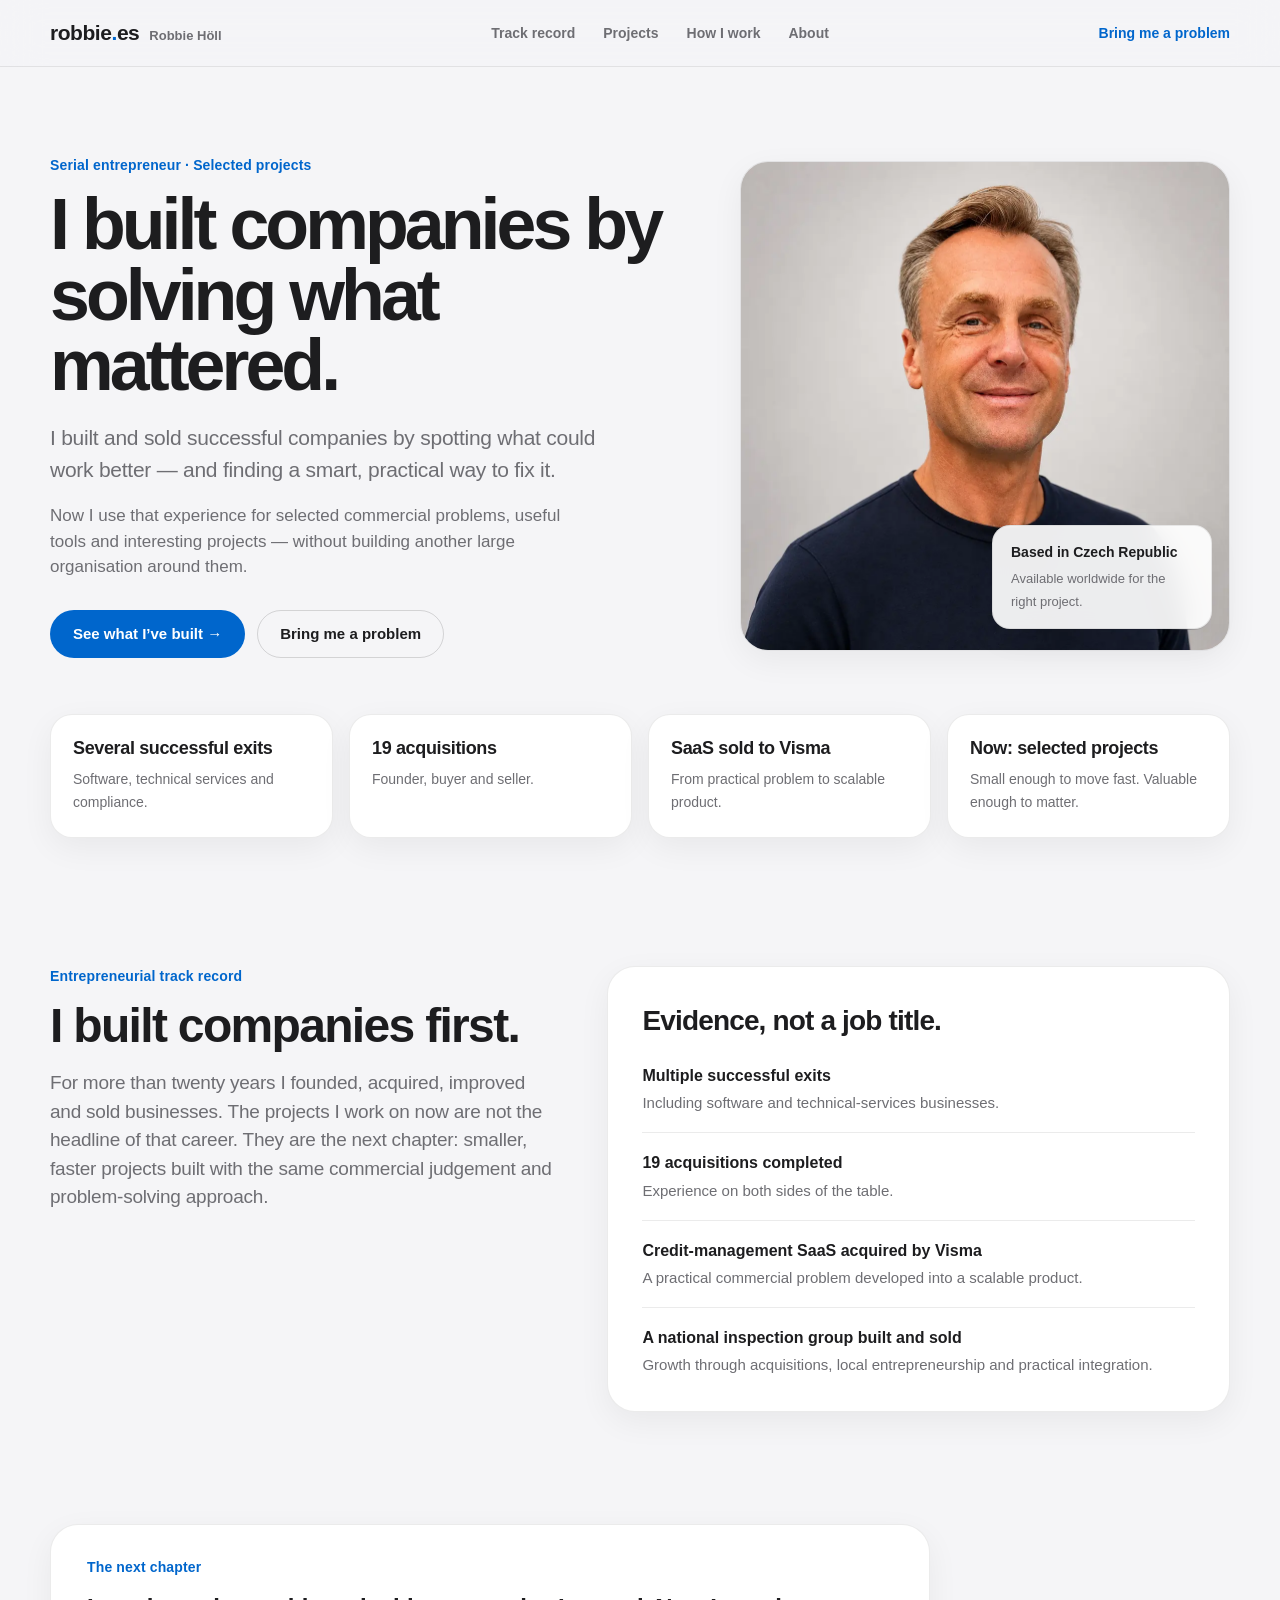
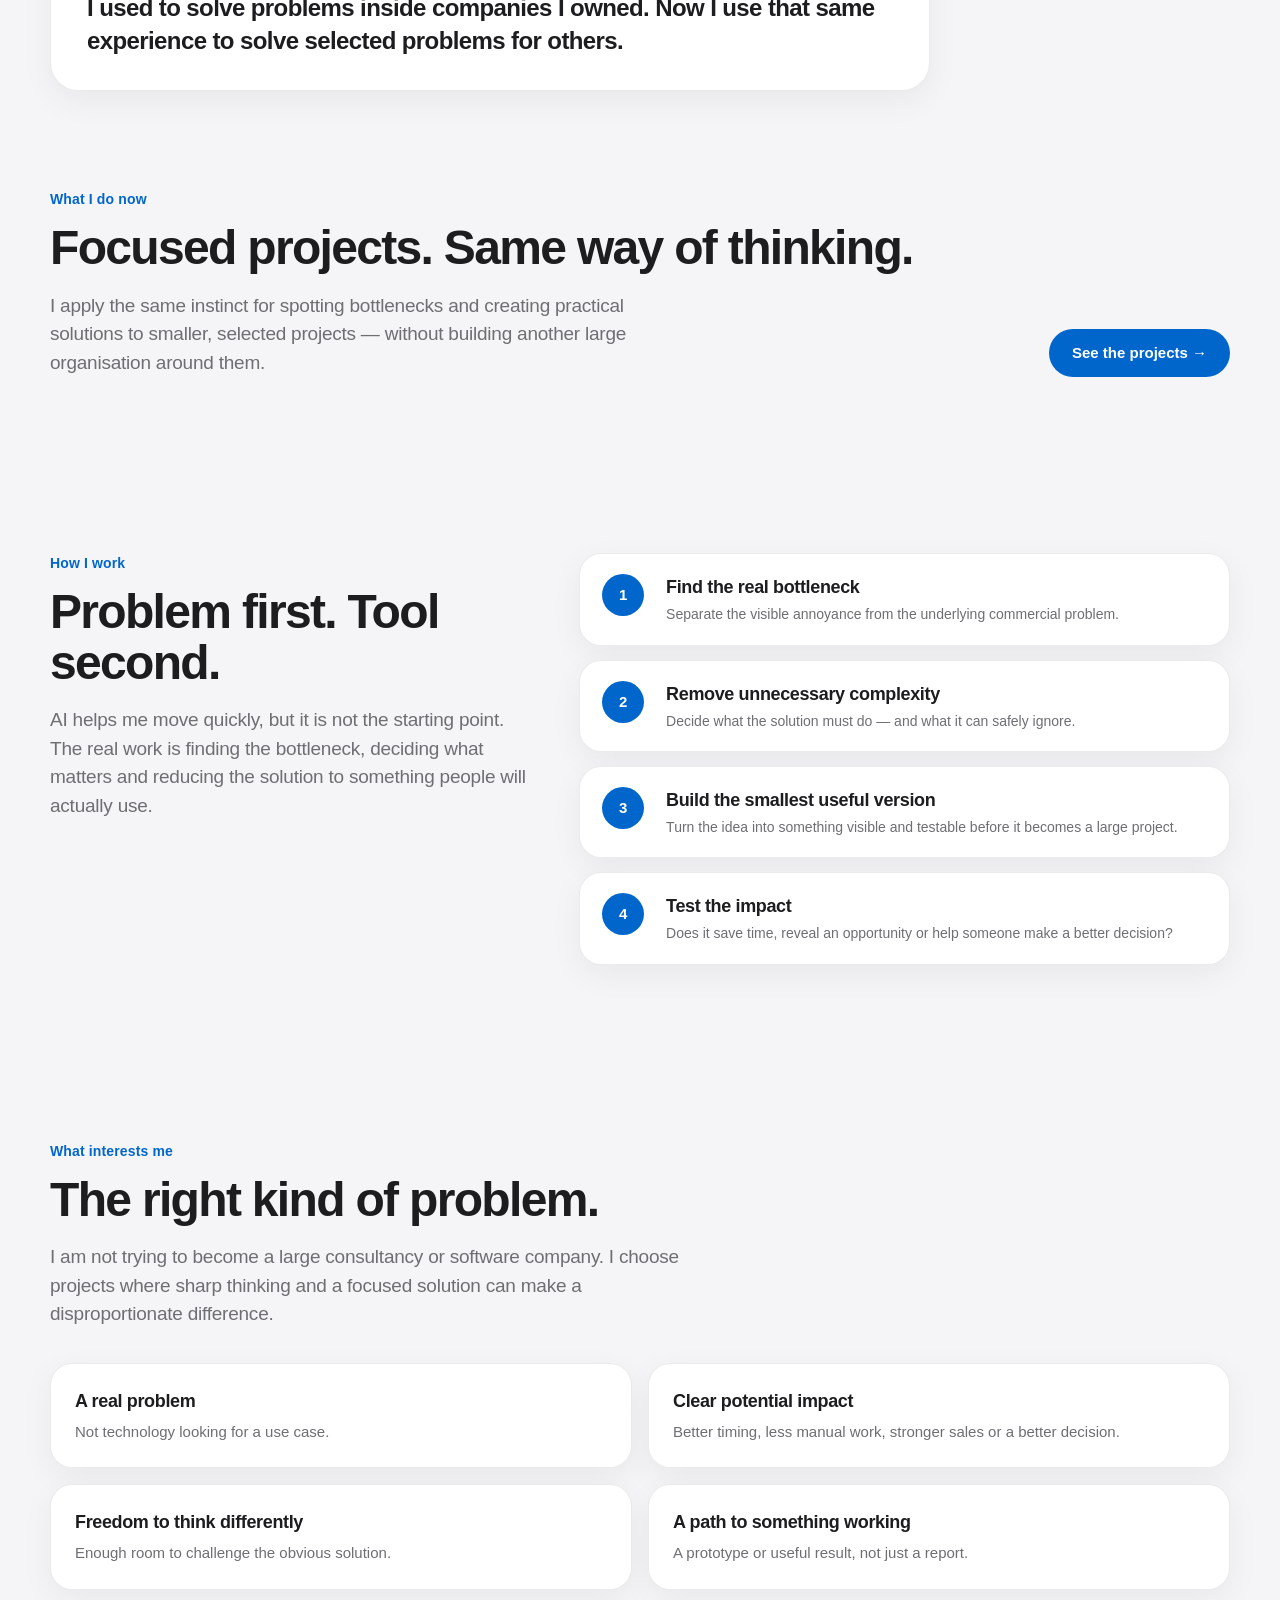
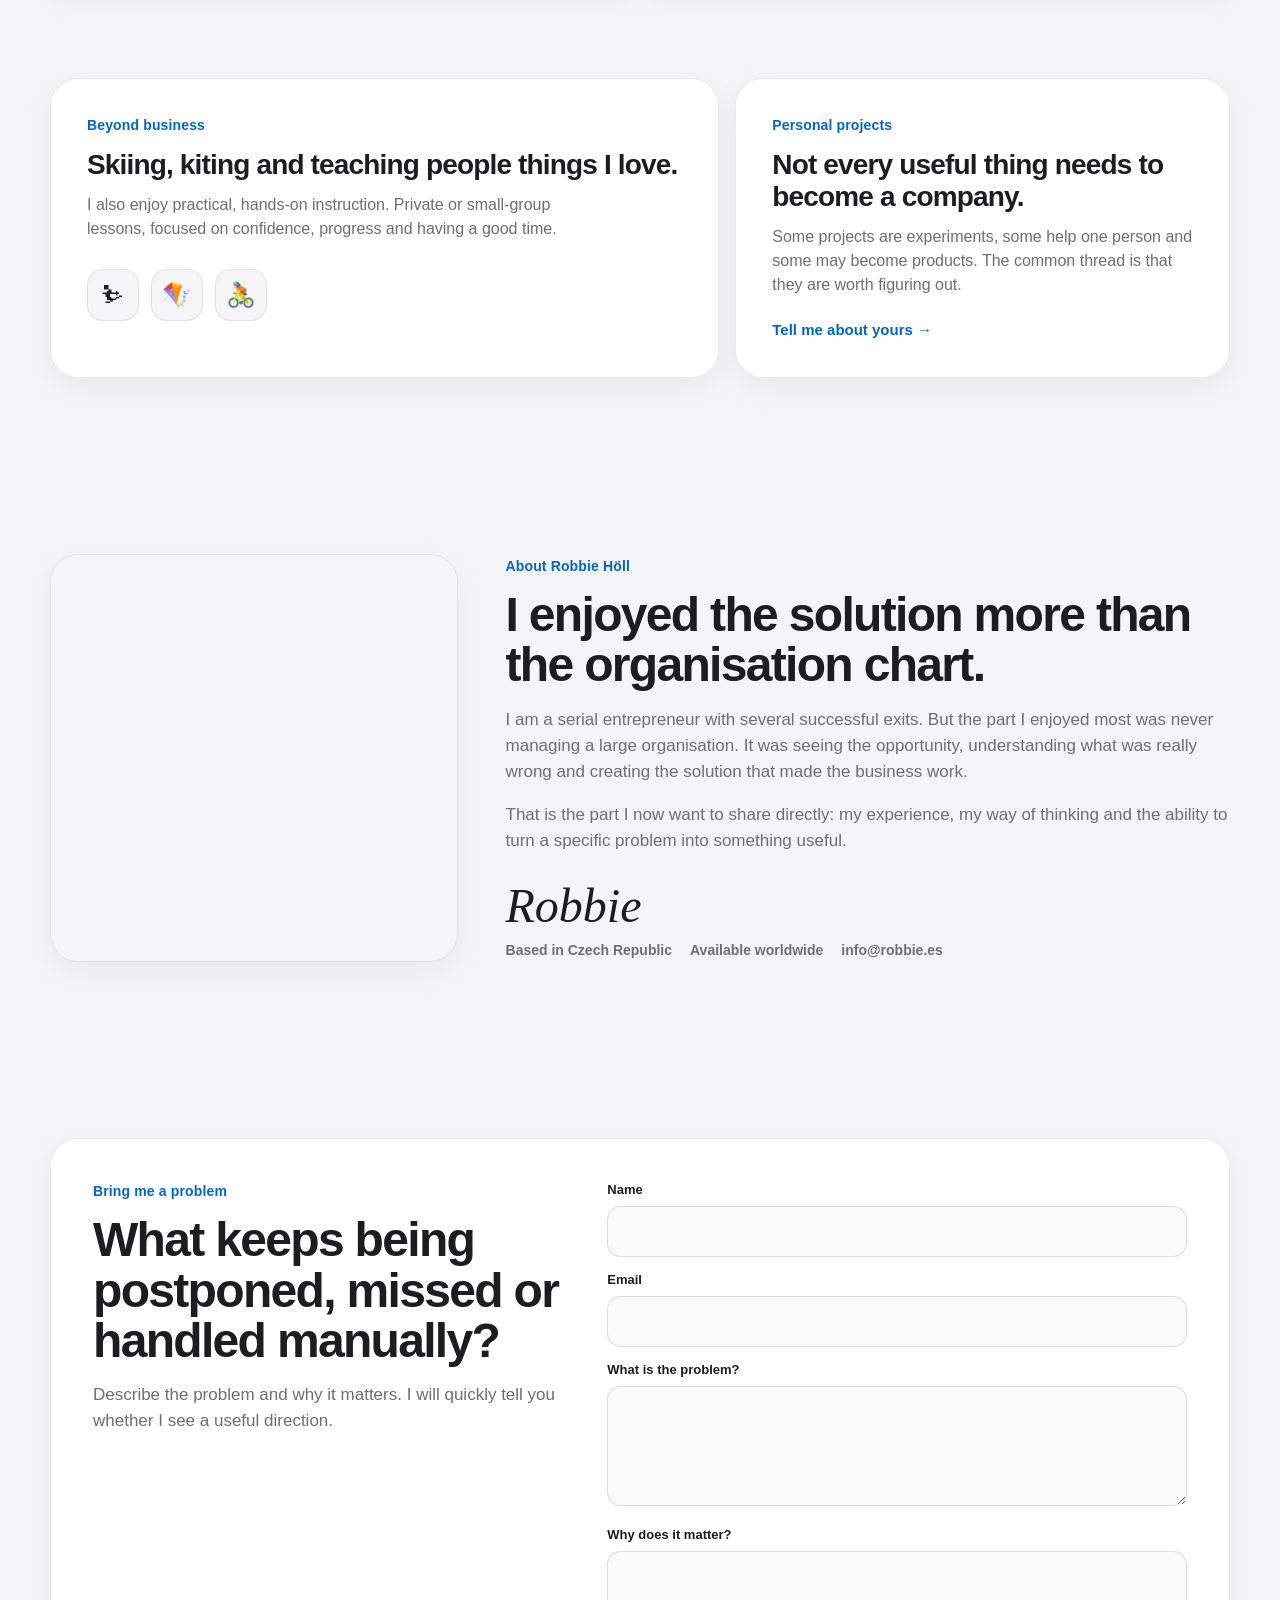
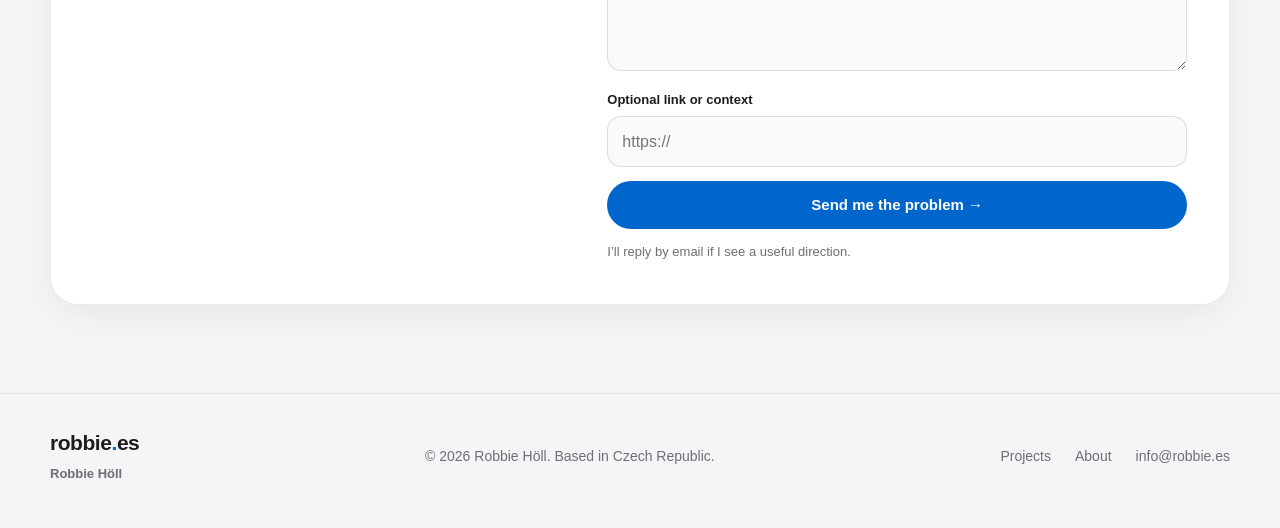
==== index.html @ 1275e002 "Stabilize the homepage against mixed browser caches. Lock the good Apple-style HTML, harden the hero" ====
<!doctype html>
<html lang="en">
<head>
  <meta charset="utf-8">
  <meta name="viewport" content="width=device-width, initial-scale=1">
  <meta name="description" content="Robbie Höll — successful serial entrepreneur, practical problem solver and builder of focused commercial tools.">
  <meta http-equiv="Cache-Control" content="no-cache, no-store, must-revalidate">
  <title>Robbie Höll — Problems worth solving</title>
  <link rel="stylesheet" href="css/home.css?v=20260730g">
  <link rel="icon" href="favicon.svg" type="image/svg+xml">
  <link rel="preload" as="image" href="assets/robbie-portrait-980.webp" type="image/webp">
</head>
<body>

<header>
  <div class="container nav">
    <div class="brand-wrap">
      <a class="brand" href="index.html">robbie<span>.</span>es</a>
      <span class="full-name">Robbie Höll</span>
    </div>
    <nav class="nav-links" id="navLinks">
      <a href="#track-record">Track record</a>
      <a href="projects.html">Projects</a>
      <a href="#process">How I work</a>
      <a href="#about">About</a>
    </nav>
    <a class="nav-cta" href="#contact">Bring me a problem</a>
    <button class="menu-btn" aria-label="Open menu" onclick="toggleMenu()">☰</button>
  </div>
</header>

<main>
  <section class="home-hero">
    <div class="container home-hero-grid">
      <div>
        <div class="eyebrow">Serial entrepreneur · Selected projects</div>
        <h1>I built companies by solving what mattered.</h1>
        <p class="lead">I built and sold successful companies by spotting what could work better — and finding a smart, practical way to fix it.</p>
        <p class="note">Now I use that experience for selected commercial problems, useful tools and interesting projects — without building another large organisation around them.</p>
        <div class="hero-actions">
          <a class="btn btn-primary" href="projects.html">See what I’ve built →</a>
          <a class="btn btn-secondary" href="#contact">Bring me a problem</a>
        </div>
      </div>
      <div class="portrait-wrap">
        <picture>
          <source
            type="image/webp"
            srcset="assets/robbie-portrait-640.webp 640w, assets/robbie-portrait-980.webp 980w, assets/robbie-portrait.webp 1254w"
            sizes="(max-width: 650px) 92vw, 490px">
          <img
            class="hero-photo"
            src="assets/robbie-portrait.jpg"
            width="490"
            height="490"
            alt="Robbie Höll"
            fetchpriority="high"
            decoding="async">
        </picture>
        <div class="floating-note">
          <strong>Based in Czech Republic</strong>
          <span>Available worldwide for the right project.</span>
        </div>
      </div>
    </div>
  </section>

  <div class="proof">
    <div class="container proof-grid">
      <div class="proof-item">
        <strong>Several successful exits</strong>
        <span>Software, technical services and compliance.</span>
      </div>
      <div class="proof-item">
        <strong>19 acquisitions</strong>
        <span>Founder, buyer and seller.</span>
      </div>
      <div class="proof-item">
        <strong>SaaS sold to Visma</strong>
        <span>From practical problem to scalable product.</span>
      </div>
      <div class="proof-item">
        <strong>Now: selected projects</strong>
        <span>Small enough to move fast. Valuable enough to matter.</span>
      </div>
    </div>
  </div>

  <section class="section" id="track-record">
    <div class="container track-grid">
      <div>
        <div class="kicker">Entrepreneurial track record</div>
        <h2>I built companies first.</h2>
        <p class="section-intro">For more than twenty years I founded, acquired, improved and sold businesses. The projects I work on now are not the headline of that career. They are the next chapter: smaller, faster projects built with the same commercial judgement and problem-solving approach.</p>
      </div>
      <div class="panel">
        <h3>Evidence, not a job title.</h3>
        <div class="track-list">
          <div class="track-row">
            <strong>Multiple successful exits</strong>
            <span>Including software and technical-services businesses.</span>
          </div>
          <div class="track-row">
            <strong>19 acquisitions completed</strong>
            <span>Experience on both sides of the table.</span>
          </div>
          <div class="track-row">
            <strong>Credit-management SaaS acquired by Visma</strong>
            <span>A practical commercial problem developed into a scalable product.</span>
          </div>
          <div class="track-row">
            <strong>A national inspection group built and sold</strong>
            <span>Growth through acquisitions, local entrepreneurship and practical integration.</span>
          </div>
        </div>
      </div>
    </div>
  </section>

  <section class="quote-band">
    <div class="container">
      <div class="quote-card">
        <div class="kicker">The next chapter</div>
        <p>I used to solve problems inside companies I owned. Now I use that same experience to solve selected problems for others.</p>
      </div>
    </div>
  </section>

  <section class="section">
    <div class="container">
      <div class="teaser-row">
        <div>
          <div class="kicker">What I do now</div>
          <h2>Focused projects. Same way of thinking.</h2>
          <p class="section-intro">I apply the same instinct for spotting bottlenecks and creating practical solutions to smaller, selected projects — without building another large organisation around them.</p>
        </div>
        <a class="btn btn-primary" href="projects.html">See the projects →</a>
      </div>
    </div>
  </section>

  <section class="section" id="process">
    <div class="container process-grid">
      <div>
        <div class="kicker">How I work</div>
        <h2>Problem first. Tool second.</h2>
        <p class="section-intro">AI helps me move quickly, but it is not the starting point. The real work is finding the bottleneck, deciding what matters and reducing the solution to something people will actually use.</p>
      </div>
      <div class="steps">
        <div class="step">
          <div class="step-num">1</div>
          <div>
            <h3>Find the real bottleneck</h3>
            <p>Separate the visible annoyance from the underlying commercial problem.</p>
          </div>
        </div>
        <div class="step">
          <div class="step-num">2</div>
          <div>
            <h3>Remove unnecessary complexity</h3>
            <p>Decide what the solution must do — and what it can safely ignore.</p>
          </div>
        </div>
        <div class="step">
          <div class="step-num">3</div>
          <div>
            <h3>Build the smallest useful version</h3>
            <p>Turn the idea into something visible and testable before it becomes a large project.</p>
          </div>
        </div>
        <div class="step">
          <div class="step-num">4</div>
          <div>
            <h3>Test the impact</h3>
            <p>Does it save time, reveal an opportunity or help someone make a better decision?</p>
          </div>
        </div>
      </div>
    </div>
  </section>

  <section class="section">
    <div class="container">
      <div class="kicker">What interests me</div>
      <h2>The right kind of problem.</h2>
      <p class="section-intro">I am not trying to become a large consultancy or software company. I choose projects where sharp thinking and a focused solution can make a disproportionate difference.</p>
      <div class="criteria">
        <div class="criterion">
          <strong>A real problem</strong>
          <span>Not technology looking for a use case.</span>
        </div>
        <div class="criterion">
          <strong>Clear potential impact</strong>
          <span>Better timing, less manual work, stronger sales or a better decision.</span>
        </div>
        <div class="criterion">
          <strong>Freedom to think differently</strong>
          <span>Enough room to challenge the obvious solution.</span>
        </div>
        <div class="criterion">
          <strong>A path to something working</strong>
          <span>A prototype or useful result, not just a report.</span>
        </div>
      </div>
    </div>
  </section>

  <section class="section" style="padding-top:0">
    <div class="container beyond">
      <div class="beyond-card">
        <div class="kicker">Beyond business</div>
        <h3>Skiing, kiting and teaching people things I love.</h3>
        <p>I also enjoy practical, hands-on instruction. Private or small-group lessons, focused on confidence, progress and having a good time.</p>
        <div class="beyond-icons">
          <div class="beyond-icon">⛷</div>
          <div class="beyond-icon">🪁</div>
          <div class="beyond-icon">🚴</div>
        </div>
      </div>
      <div class="beyond-card">
        <div class="kicker">Personal projects</div>
        <h3>Not every useful thing needs to become a company.</h3>
        <p>Some projects are experiments, some help one person and some may become products. The common thread is that they are worth figuring out.</p>
        <a class="link" href="#contact">Tell me about yours →</a>
      </div>
    </div>
  </section>

  <section class="section" id="about">
    <div class="container about-grid">
      <div class="about-photo-wrap">
        <picture>
          <source
            type="image/webp"
            srcset="assets/robbie-portrait-640.webp 640w, assets/robbie-portrait-980.webp 980w, assets/robbie-portrait.webp 1254w"
            sizes="(max-width: 980px) 92vw, 360px">
          <img
            class="about-photo"
            src="assets/robbie-portrait.jpg"
            width="490"
            height="490"
            alt="Robbie Höll"
            loading="lazy"
            decoding="async">
        </picture>
      </div>
      <div class="about-copy">
        <div class="kicker">About Robbie Höll</div>
        <h2>I enjoyed the solution more than the organisation chart.</h2>
        <p>I am a serial entrepreneur with several successful exits. But the part I enjoyed most was never managing a large organisation. It was seeing the opportunity, understanding what was really wrong and creating the solution that made the business work.</p>
        <p>That is the part I now want to share directly: my experience, my way of thinking and the ability to turn a specific problem into something useful.</p>
        <div class="signature">Robbie</div>
        <div class="location">
          <span>Based in Czech Republic</span>
          <span>Available worldwide</span>
          <span>info@robbie.es</span>
        </div>
      </div>
    </div>
  </section>

  <section class="section" id="contact">
    <div class="container">
      <div class="contact-panel">
        <div>
          <div class="kicker">Bring me a problem</div>
          <h2>What keeps being postponed, missed or handled manually?</h2>
          <p>Describe the problem and why it matters. I will quickly tell you whether I see a useful direction.</p>
        </div>
        <form class="form" id="problemForm" action="https://api.web3forms.com/submit" method="POST">
          <input type="hidden" name="access_key" value="f1d5eb19-cb3a-431c-a717-d96910f5c5bf">
          <input type="hidden" name="subject" value="A problem worth solving — robbie.es">
          <input type="checkbox" name="botcheck" class="botcheck" tabindex="-1" autocomplete="off">
          <div>
            <label for="name">Name</label>
            <input id="name" name="name" required>
          </div>
          <div>
            <label for="email">Email</label>
            <input id="email" name="email" type="email" required>
          </div>
          <div>
            <label for="problem">What is the problem?</label>
            <textarea id="problem" name="problem" required></textarea>
          </div>
          <div>
            <label for="impact">Why does it matter?</label>
            <textarea id="impact" name="impact"></textarea>
          </div>
          <div>
            <label for="link">Optional link or context</label>
            <input id="link" name="link" type="text" inputmode="url" placeholder="https://">
          </div>
          <button class="btn btn-primary" type="submit" id="formSubmit">Send me the problem →</button>
          <div class="form-note" id="formStatus">I’ll reply by email if I see a useful direction.</div>
        </form>
      </div>
    </div>
  </section>
</main>

<footer>
  <div class="container footer-grid">
    <div>
      <a class="brand" href="index.html">robbie<span>.</span>es</a>
      <div class="full-name" style="margin-top:7px">Robbie Höll</div>
    </div>
    <span>© 2026 Robbie Höll. Based in Czech Republic.</span>
    <div class="footer-links">
      <a href="projects.html">Projects</a>
      <a href="#about">About</a>
      <a href="mailto:info@robbie.es">info@robbie.es</a>
    </div>
  </div>
</footer>

<script src="js/main.js?v=20260730g" defer></script>
</body>
</html>
---- css/home.css ----
:root{
  --bg:#f5f5f7;
  --surface:#ffffff;
  --text:#1d1d1f;
  --secondary:#6e6e73;
  --blue:#0066cc;
  --line:rgba(0,0,0,.08);
  --shadow:0 10px 32px rgba(0,0,0,.055);
  --radius:28px;
  --font:-apple-system,BlinkMacSystemFont,"SF Pro Display","SF Pro Text","Helvetica Neue",Arial,sans-serif;
}
*{box-sizing:border-box}
html{scroll-behavior:smooth}
body{
  margin:0;
  background:var(--bg);
  color:var(--text);
  font-family:var(--font);
  -webkit-font-smoothing:antialiased;
  line-height:1.45;
}
a{text-decoration:none;color:inherit}
img{max-width:100%;display:block}
button,input,textarea{font:inherit}
.container{width:min(1180px,calc(100% - 48px));margin:0 auto}

header{
  position:sticky;
  top:0;
  z-index:20;
  min-height:66px;
  border-bottom:1px solid var(--line);
  background:rgba(245,245,247,.82);
  backdrop-filter:saturate(180%) blur(20px);
}
.nav{
  min-height:66px;
  display:flex;
  align-items:center;
  justify-content:space-between;
  gap:24px;
}
.brand-wrap{
  display:flex;
  align-items:baseline;
  gap:10px;
  flex-shrink:0;
}
.brand{
  font-size:21px;
  font-weight:730;
  letter-spacing:-.45px;
  color:var(--text);
}
.brand span{color:var(--blue)}
.full-name{
  font-size:13px;
  color:var(--secondary);
  font-weight:600;
}
.nav-links{
  display:flex;
  align-items:center;
  gap:28px;
  font-size:14px;
  font-weight:580;
  color:var(--secondary);
}
.nav-links a:hover,
.nav-links a[aria-current="page"]{color:var(--text)}
.nav-cta{
  color:var(--blue);
  font-size:14px;
  font-weight:650;
  white-space:nowrap;
}
.menu-btn{
  display:none;
  border:0;
  background:transparent;
  font-size:24px;
  cursor:pointer;
  color:var(--text);
  padding:4px;
}

.btn{
  display:inline-flex;
  align-items:center;
  justify-content:center;
  gap:8px;
  min-height:48px;
  padding:0 22px;
  border-radius:980px;
  border:1px solid transparent;
  font-size:15px;
  font-weight:650;
  cursor:pointer;
  transition:opacity .18s ease,background .18s ease,border-color .18s ease;
}
.btn-primary{background:var(--blue);color:#fff}
.btn-primary:hover{opacity:.88}
.btn-primary:disabled{opacity:.55;cursor:wait}
.btn-secondary{
  background:transparent;
  color:var(--text);
  border-color:rgba(0,0,0,.14);
}
.btn-secondary:hover{border-color:rgba(0,0,0,.28)}

.eyebrow,.kicker{
  color:var(--blue);
  font-size:14px;
  font-weight:700;
  letter-spacing:.01em;
  margin-bottom:14px;
}
.section{
  padding:88px 0;
}
.section-intro{
  margin:18px 0 0;
  max-width:640px;
  color:var(--secondary);
  font-size:19px;
  line-height:1.5;
  letter-spacing:-.012em;
}
.section h2,.panel h2{
  margin:0;
  font-size:clamp(34px,4vw,48px);
  line-height:1.05;
  letter-spacing:-.035em;
  font-weight:710;
}
.link{
  color:var(--blue);
  font-weight:650;
  font-size:15px;
}

/* Hero */
.home-hero{
  padding:88px 0 56px;
}
.home-hero-grid{
  display:grid;
  grid-template-columns:minmax(0,1.15fr) minmax(280px,490px);
  gap:64px;
  align-items:center;
}
.home-hero h1{
  margin:0 0 22px;
  font-size:clamp(44px,5.6vw,72px);
  line-height:.98;
  letter-spacing:-.055em;
  font-weight:730;
}
.home-hero .lead{
  margin:0;
  color:var(--secondary);
  font-size:21px;
  line-height:1.5;
  letter-spacing:-.012em;
  max-width:560px;
}
.home-hero .note{
  margin:18px 0 0;
  color:var(--secondary);
  font-size:17px;
  line-height:1.5;
  max-width:540px;
}
.hero-actions{
  display:flex;
  flex-wrap:wrap;
  gap:12px;
  margin-top:30px;
}
.portrait-wrap{
  position:relative;
  width:100%;
  max-width:490px;
  justify-self:end;
}
.portrait-wrap picture,
.about-photo-wrap picture{
  display:block;
  width:100%;
  aspect-ratio:1 / 1;
}
.hero-photo,.about-photo{
  display:block;
  width:100%;
  height:100%;
  aspect-ratio:1 / 1;
  object-fit:cover;
  object-position:center top;
  border-radius:var(--radius);
  box-shadow:var(--shadow);
  border:1px solid var(--line);
}
.about-photo-wrap{
  width:100%;
  max-width:420px;
}
.floating-note{
  position:absolute;
  z-index:2;
  right:18px;
  bottom:22px;
  max-width:220px;
  padding:16px 18px;
  border-radius:18px;
  background:rgba(255,255,255,.92);
  border:1px solid var(--line);
  box-shadow:var(--shadow);
  backdrop-filter:blur(12px);
}
.floating-note strong{
  display:block;
  margin-bottom:4px;
  font-size:14px;
}
.floating-note span{
  color:var(--secondary);
  font-size:13px;
  line-height:1.4;
}


/* Proof */
.proof{
  padding:0 0 40px;
}
.proof-grid{
  display:grid;
  grid-template-columns:repeat(4,minmax(0,1fr));
  gap:16px;
}
.proof-item{
  padding:22px 22px 24px;
  border:1px solid var(--line);
  border-radius:22px;
  background:var(--surface);
  box-shadow:var(--shadow);
}
.proof-item strong{
  display:block;
  font-size:18px;
  letter-spacing:-.02em;
  line-height:1.25;
  margin-bottom:8px;
}
.proof-item span{
  color:var(--secondary);
  font-size:14px;
  line-height:1.45;
}

/* Track record */
.track-grid{
  display:grid;
  grid-template-columns:.9fr 1.1fr;
  gap:48px;
  align-items:start;
}
.panel{
  padding:34px;
  border:1px solid var(--line);
  border-radius:var(--radius);
  background:var(--surface);
  box-shadow:var(--shadow);
}
.panel h3{
  margin:0 0 22px;
  font-size:28px;
  letter-spacing:-.03em;
  font-weight:710;
}
.track-list{display:grid;gap:0}
.track-row{
  padding:18px 0;
  border-bottom:1px solid var(--line);
}
.track-row:first-child{padding-top:0}
.track-row:last-child{border-bottom:0;padding-bottom:0}
.track-row strong{display:block;margin-bottom:4px}
.track-row span{color:var(--secondary);font-size:15px;line-height:1.45}

.quote-band{padding:24px 0 10px}
.quote-card{
  max-width:880px;
  padding:32px 36px;
  border:1px solid var(--line);
  border-radius:var(--radius);
  background:var(--surface);
  box-shadow:var(--shadow);
}
.quote-card p{
  margin:0;
  font-size:24px;
  line-height:1.4;
  letter-spacing:-.025em;
  font-weight:650;
}

.teaser-row{
  display:flex;
  align-items:end;
  justify-content:space-between;
  gap:28px;
}

/* Process */
.process-grid{
  display:grid;
  grid-template-columns:.85fr 1.15fr;
  gap:48px;
  align-items:start;
}
.steps{display:grid;gap:14px}
.step{
  display:grid;
  grid-template-columns:48px 1fr;
  gap:16px;
  padding:20px 22px;
  border:1px solid var(--line);
  border-radius:22px;
  background:var(--surface);
  box-shadow:var(--shadow);
}
.step-num{
  width:42px;
  height:42px;
  border-radius:50%;
  display:grid;
  place-items:center;
  background:var(--blue);
  color:#fff;
  font-weight:700;
  font-size:15px;
}
.step h3{margin:0 0 4px;font-size:18px;letter-spacing:-.02em}
.step p{margin:0;color:var(--secondary);font-size:14px;line-height:1.45}

/* Criteria */
.criteria{
  display:grid;
  grid-template-columns:repeat(2,minmax(0,1fr));
  gap:16px;
  margin-top:34px;
}
.criterion{
  padding:24px;
  border:1px solid var(--line);
  border-radius:22px;
  background:var(--surface);
  box-shadow:var(--shadow);
}
.criterion strong{display:block;margin-bottom:6px;font-size:18px;letter-spacing:-.02em}
.criterion span{color:var(--secondary);font-size:15px;line-height:1.45}

/* Beyond */
.beyond{
  display:grid;
  grid-template-columns:1.15fr .85fr;
  gap:16px;
}
.beyond-card{
  padding:36px;
  min-height:280px;
  border:1px solid var(--line);
  border-radius:var(--radius);
  background:var(--surface);
  box-shadow:var(--shadow);
}
.beyond-card h3{
  margin:0 0 12px;
  font-size:28px;
  letter-spacing:-.03em;
  font-weight:710;
  line-height:1.15;
}
.beyond-card p{
  margin:0;
  color:var(--secondary);
  font-size:16px;
  line-height:1.5;
  max-width:480px;
}
.beyond-icons{display:flex;gap:12px;margin-top:28px}
.beyond-icon{
  width:52px;
  height:52px;
  border-radius:16px;
  display:grid;
  place-items:center;
  font-size:24px;
  background:var(--bg);
  border:1px solid var(--line);
}
.beyond-card .link{display:inline-block;margin-top:22px}

/* About */
.about-grid{
  display:grid;
  grid-template-columns:.72fr 1.28fr;
  gap:48px;
  align-items:center;
}
.about-copy p{
  margin:16px 0 0;
  color:var(--secondary);
  font-size:17px;
  line-height:1.55;
}
.signature{
  margin:28px 0 10px;
  font:italic 48px/1 "Brush Script MT","Segoe Script",cursive;
  color:var(--text);
}
.location{
  display:flex;
  flex-wrap:wrap;
  gap:18px;
  color:var(--secondary);
  font-size:14px;
  font-weight:600;
}

/* Contact */
.contact-panel{
  display:grid;
  grid-template-columns:.9fr 1.1fr;
  gap:40px;
  padding:42px;
  border:1px solid var(--line);
  border-radius:var(--radius);
  background:var(--surface);
  box-shadow:var(--shadow);
}
.contact-panel p{
  margin:16px 0 0;
  color:var(--secondary);
  font-size:17px;
  line-height:1.5;
}
.form{display:grid;gap:14px}
.form label{
  display:block;
  margin-bottom:6px;
  font-size:13px;
  font-weight:650;
}
.form input,
.form textarea{
  width:100%;
  border:1px solid rgba(0,0,0,.12);
  border-radius:14px;
  background:#fafafa;
  padding:13px 14px;
  color:var(--text);
  outline:none;
}
.form input:focus,
.form textarea:focus{
  border-color:var(--blue);
  background:#fff;
  box-shadow:0 0 0 3px rgba(0,102,204,.12);
}
.form textarea{min-height:120px;resize:vertical}
.form-note{font-size:13px;color:var(--secondary)}
.form-status.is-success{color:#248a3d;font-weight:650}
.form-status.is-error{color:#d70015;font-weight:650}
.botcheck{
  display:none!important;
  position:absolute;
  left:-9999px;
  opacity:0;
  pointer-events:none;
}

footer{
  border-top:1px solid var(--line);
  padding:34px 0 44px;
}
.footer-grid{
  display:flex;
  justify-content:space-between;
  align-items:center;
  gap:24px;
  color:var(--secondary);
  font-size:14px;
}
.footer-links{display:flex;gap:24px}
.footer-links a:hover{color:var(--text)}

@media(max-width:980px){
  .nav-links{
    display:none;
    position:absolute;
    top:66px;
    left:0;
    right:0;
    background:rgba(255,255,255,.96);
    padding:20px 24px;
    flex-direction:column;
    align-items:flex-start;
    gap:16px;
    border-bottom:1px solid var(--line);
  }
  .nav-links.open{display:flex}
  .menu-btn{display:block}
  .nav-cta{display:none}
  .home-hero-grid,
  .track-grid,
  .process-grid,
  .about-grid,
  .contact-panel,
  .beyond{grid-template-columns:1fr}
  .portrait-wrap{justify-self:center;width:min(100%,490px)}
  .proof-grid{grid-template-columns:1fr 1fr}
  .teaser-row{flex-direction:column;align-items:flex-start}
  .floating-note{right:12px;bottom:12px}
}
@media(max-width:650px){
  .container{width:min(100% - 28px,1180px)}
  .home-hero{padding-top:56px}
  .home-hero .lead{font-size:18px}
  .proof-grid,.criteria{grid-template-columns:1fr}
  .section{padding:64px 0}
  .contact-panel{padding:28px}
  .quote-card{padding:26px}
  .quote-card p{font-size:20px}
  .footer-grid{flex-direction:column;align-items:flex-start}
  .floating-note{
    position:relative;
    right:auto;
    bottom:auto;
    margin-top:14px;
    max-width:none;
  }
}
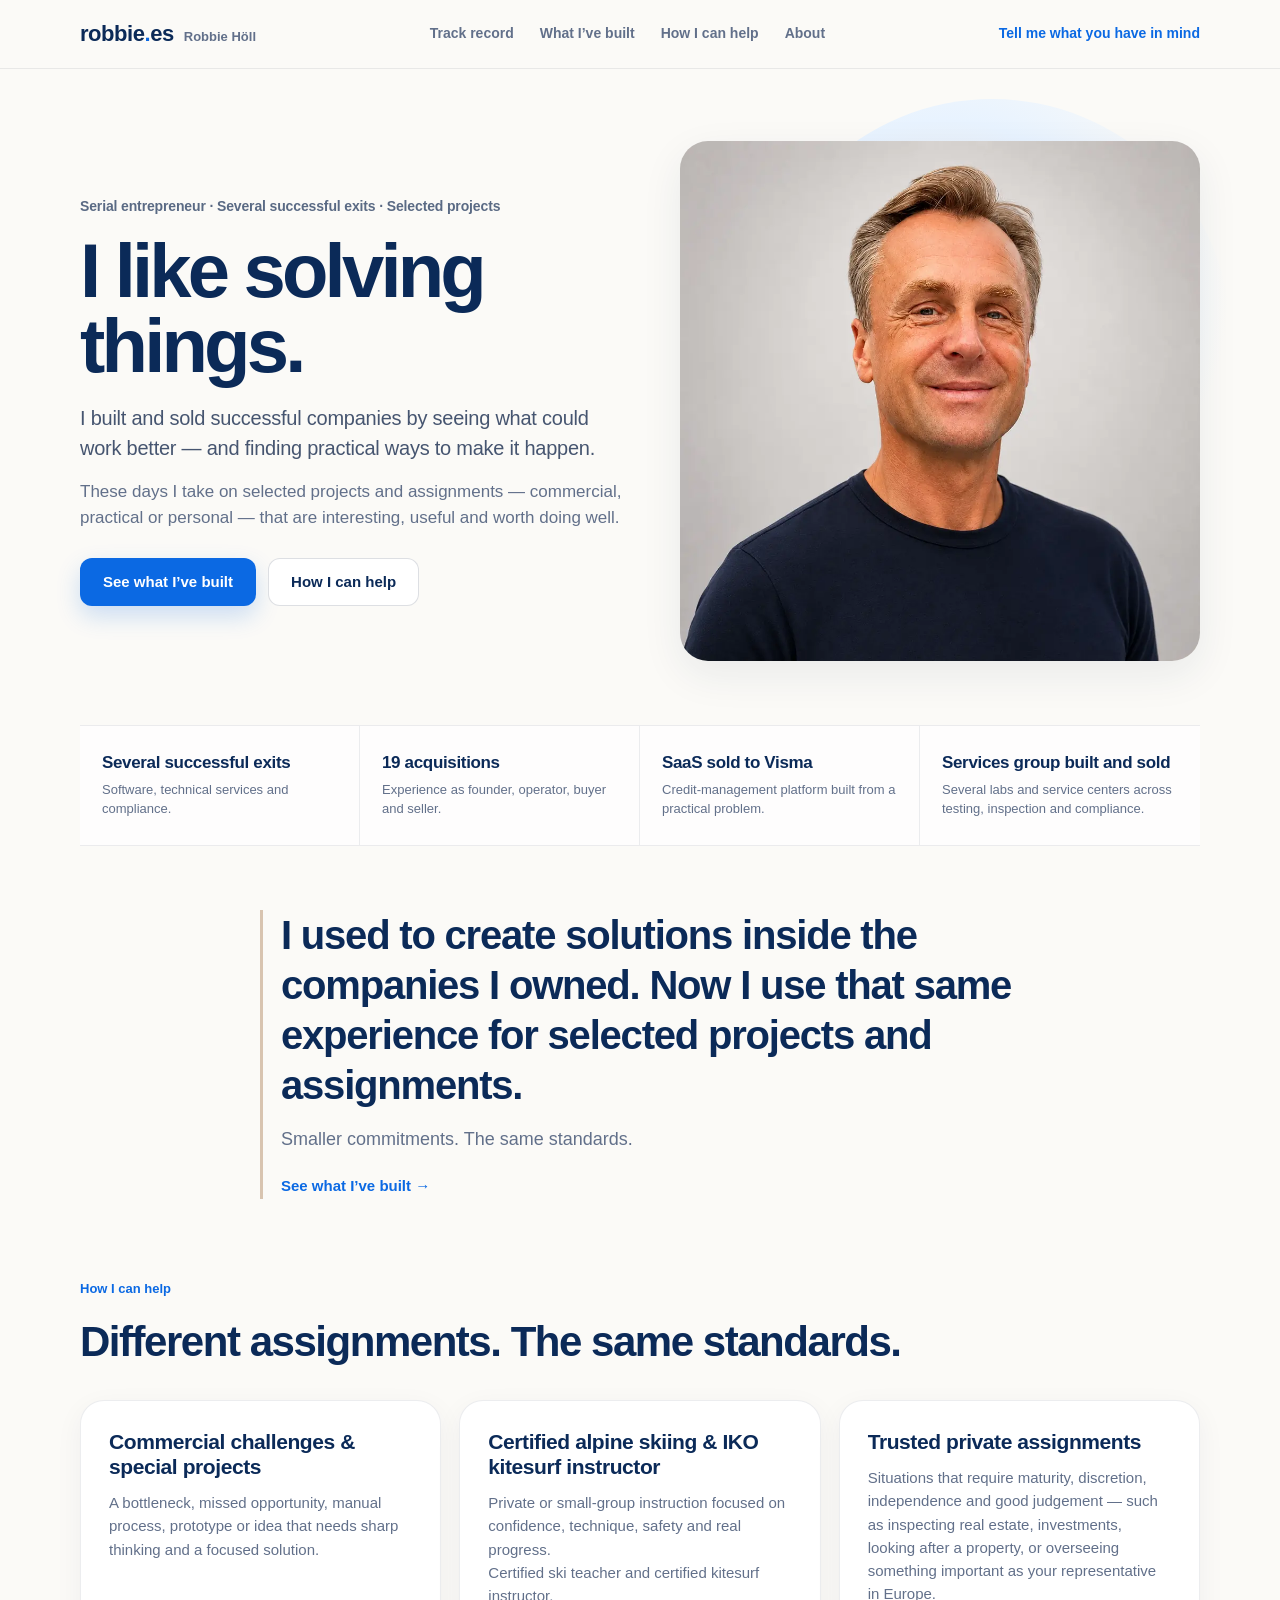
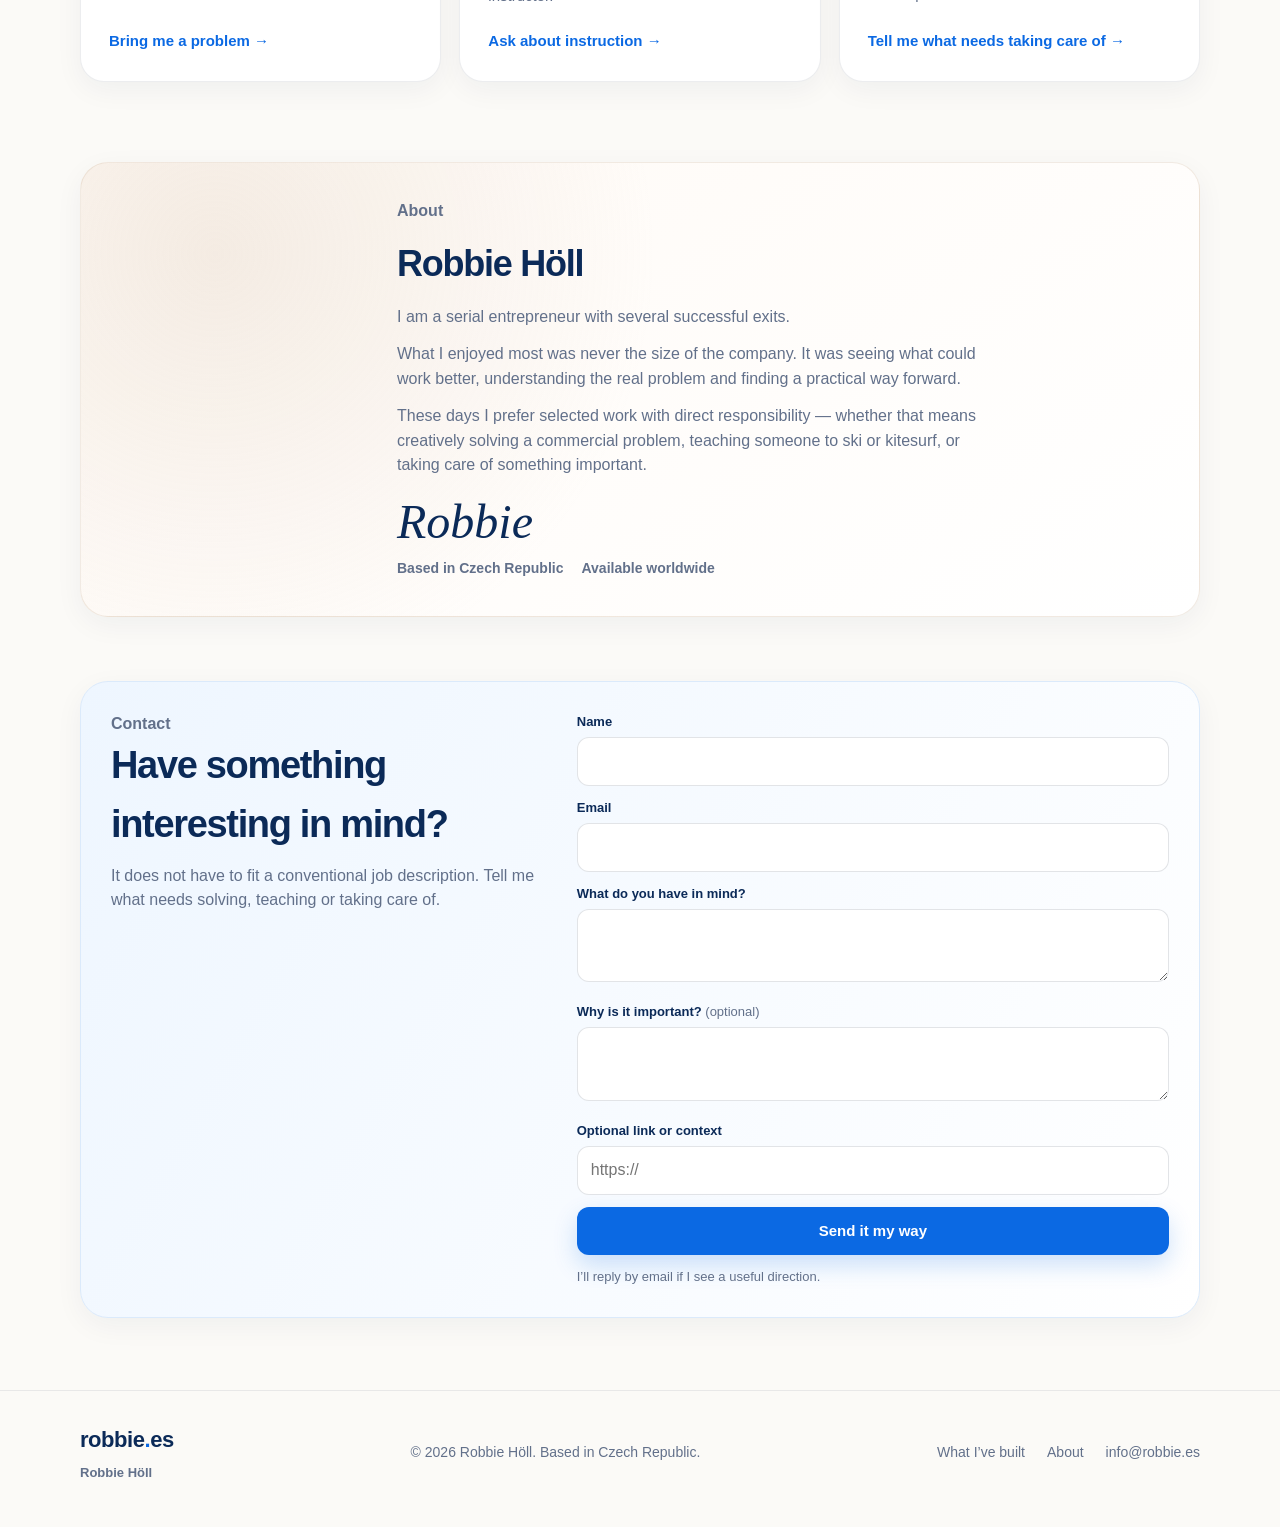
==== commit 0e8bfb1d: "Refine the homepage around Robbie as a selective brand. Shorten the page, warm the visual tone, and " ====
--- a/index.html
+++ b/index.html
@@ -3,10 +3,10 @@
 <head>
   <meta charset="utf-8">
   <meta name="viewport" content="width=device-width, initial-scale=1">
-  <meta name="description" content="Robbie Höll — successful serial entrepreneur, practical problem solver and builder of focused commercial tools.">
+  <meta name="description" content="Robbie Höll — successful serial entrepreneur. Selected projects and assignments: commercial, practical and personal.">
   <meta http-equiv="Cache-Control" content="no-cache, no-store, must-revalidate">
-  <title>Robbie Höll — Problems worth solving</title>
-  <link rel="stylesheet" href="css/home.css?v=20260730g">
+  <title>Robbie Höll — I like solving things</title>
+  <link rel="stylesheet" href="css/home.css?v=20260730j">
   <link rel="icon" href="favicon.svg" type="image/svg+xml">
   <link rel="preload" as="image" href="assets/robbie-portrait-980.webp" type="image/webp">
 </head>
@@ -20,26 +20,26 @@
     </div>
     <nav class="nav-links" id="navLinks">
       <a href="#track-record">Track record</a>
-      <a href="projects.html">Projects</a>
-      <a href="#process">How I work</a>
+      <a href="projects.html">What I’ve built</a>
+      <a href="#help">How I can help</a>
       <a href="#about">About</a>
     </nav>
-    <a class="nav-cta" href="#contact">Bring me a problem</a>
+    <a class="nav-cta" href="#contact">Tell me what you have in mind</a>
     <button class="menu-btn" aria-label="Open menu" onclick="toggleMenu()">☰</button>
   </div>
 </header>
 
 <main>
-  <section class="home-hero">
-    <div class="container home-hero-grid">
-      <div>
-        <div class="eyebrow">Serial entrepreneur · Selected projects</div>
-        <h1>I built companies by solving what mattered.</h1>
-        <p class="lead">I built and sold successful companies by spotting what could work better — and finding a smart, practical way to fix it.</p>
-        <p class="note">Now I use that experience for selected commercial problems, useful tools and interesting projects — without building another large organisation around them.</p>
+  <section class="hero">
+    <div class="container hero-grid">
+      <div class="hero-copy">
+        <p class="hero-meta">Serial entrepreneur · Several successful exits · Selected projects</p>
+        <h1>I like solving things.</h1>
+        <p class="lead">I built and sold successful companies by seeing what could work better — and finding practical ways to make it happen.</p>
+        <p class="note">These days I take on selected projects and assignments — commercial, practical or personal — that are interesting, useful and worth doing well.</p>
         <div class="hero-actions">
-          <a class="btn btn-primary" href="projects.html">See what I’ve built →</a>
-          <a class="btn btn-secondary" href="#contact">Bring me a problem</a>
+          <a class="btn btn-primary" href="projects.html">See what I’ve built</a>
+          <a class="btn btn-secondary" href="#help">How I can help</a>
         </div>
       </div>
       <div class="portrait-wrap">
@@ -47,229 +47,120 @@
           <source
             type="image/webp"
             srcset="assets/robbie-portrait-640.webp 640w, assets/robbie-portrait-980.webp 980w, assets/robbie-portrait.webp 1254w"
-            sizes="(max-width: 650px) 92vw, 490px">
+            sizes="(max-width: 820px) 88vw, 520px">
           <img
             class="hero-photo"
             src="assets/robbie-portrait.jpg"
-            width="490"
-            height="490"
+            width="520"
+            height="520"
             alt="Robbie Höll"
             fetchpriority="high"
             decoding="async">
         </picture>
-        <div class="floating-note">
-          <strong>Based in Czech Republic</strong>
-          <span>Available worldwide for the right project.</span>
-        </div>
-      </div>
-    </div>
-  </section>
-
-  <div class="proof">
-    <div class="container proof-grid">
-      <div class="proof-item">
+      </div>
+    </div>
+  </section>
+
+  <section class="track" id="track-record">
+    <div class="container track-grid">
+      <div class="track-item">
         <strong>Several successful exits</strong>
         <span>Software, technical services and compliance.</span>
       </div>
-      <div class="proof-item">
+      <div class="track-item">
         <strong>19 acquisitions</strong>
-        <span>Founder, buyer and seller.</span>
-      </div>
-      <div class="proof-item">
+        <span>Experience as founder, operator, buyer and seller.</span>
+      </div>
+      <div class="track-item">
         <strong>SaaS sold to Visma</strong>
-        <span>From practical problem to scalable product.</span>
-      </div>
-      <div class="proof-item">
-        <strong>Now: selected projects</strong>
-        <span>Small enough to move fast. Valuable enough to matter.</span>
-      </div>
-    </div>
-  </div>
-
-  <section class="section" id="track-record">
-    <div class="container track-grid">
-      <div>
-        <div class="kicker">Entrepreneurial track record</div>
-        <h2>I built companies first.</h2>
-        <p class="section-intro">For more than twenty years I founded, acquired, improved and sold businesses. The projects I work on now are not the headline of that career. They are the next chapter: smaller, faster projects built with the same commercial judgement and problem-solving approach.</p>
-      </div>
-      <div class="panel">
-        <h3>Evidence, not a job title.</h3>
-        <div class="track-list">
-          <div class="track-row">
-            <strong>Multiple successful exits</strong>
-            <span>Including software and technical-services businesses.</span>
-          </div>
-          <div class="track-row">
-            <strong>19 acquisitions completed</strong>
-            <span>Experience on both sides of the table.</span>
-          </div>
-          <div class="track-row">
-            <strong>Credit-management SaaS acquired by Visma</strong>
-            <span>A practical commercial problem developed into a scalable product.</span>
-          </div>
-          <div class="track-row">
-            <strong>A national inspection group built and sold</strong>
-            <span>Growth through acquisitions, local entrepreneurship and practical integration.</span>
-          </div>
-        </div>
-      </div>
-    </div>
-  </section>
-
-  <section class="quote-band">
+        <span>Credit-management platform built from a practical problem.</span>
+      </div>
+      <div class="track-item">
+        <strong>Services group built and sold</strong>
+        <span>Several labs and service centers across testing, inspection and compliance.</span>
+      </div>
+    </div>
+  </section>
+
+  <section class="transition">
+    <div class="container transition-inner">
+      <p class="transition-lead">I used to create solutions inside the companies I owned. Now I use that same experience for selected projects and assignments.</p>
+      <p class="transition-sub">Smaller commitments. The same standards.</p>
+      <a class="text-link" href="projects.html">See what I’ve built →</a>
+    </div>
+  </section>
+
+  <section class="help" id="help">
     <div class="container">
-      <div class="quote-card">
-        <div class="kicker">The next chapter</div>
-        <p>I used to solve problems inside companies I owned. Now I use that same experience to solve selected problems for others.</p>
-      </div>
-    </div>
-  </section>
-
-  <section class="section">
-    <div class="container">
-      <div class="teaser-row">
-        <div>
-          <div class="kicker">What I do now</div>
-          <h2>Focused projects. Same way of thinking.</h2>
-          <p class="section-intro">I apply the same instinct for spotting bottlenecks and creating practical solutions to smaller, selected projects — without building another large organisation around them.</p>
-        </div>
-        <a class="btn btn-primary" href="projects.html">See the projects →</a>
-      </div>
-    </div>
-  </section>
-
-  <section class="section" id="process">
-    <div class="container process-grid">
-      <div>
-        <div class="kicker">How I work</div>
-        <h2>Problem first. Tool second.</h2>
-        <p class="section-intro">AI helps me move quickly, but it is not the starting point. The real work is finding the bottleneck, deciding what matters and reducing the solution to something people will actually use.</p>
-      </div>
-      <div class="steps">
-        <div class="step">
-          <div class="step-num">1</div>
-          <div>
-            <h3>Find the real bottleneck</h3>
-            <p>Separate the visible annoyance from the underlying commercial problem.</p>
-          </div>
-        </div>
-        <div class="step">
-          <div class="step-num">2</div>
-          <div>
-            <h3>Remove unnecessary complexity</h3>
-            <p>Decide what the solution must do — and what it can safely ignore.</p>
-          </div>
-        </div>
-        <div class="step">
-          <div class="step-num">3</div>
-          <div>
-            <h3>Build the smallest useful version</h3>
-            <p>Turn the idea into something visible and testable before it becomes a large project.</p>
-          </div>
-        </div>
-        <div class="step">
-          <div class="step-num">4</div>
-          <div>
-            <h3>Test the impact</h3>
-            <p>Does it save time, reveal an opportunity or help someone make a better decision?</p>
-          </div>
-        </div>
-      </div>
-    </div>
-  </section>
-
-  <section class="section">
-    <div class="container">
-      <div class="kicker">What interests me</div>
-      <h2>The right kind of problem.</h2>
-      <p class="section-intro">I am not trying to become a large consultancy or software company. I choose projects where sharp thinking and a focused solution can make a disproportionate difference.</p>
-      <div class="criteria">
-        <div class="criterion">
-          <strong>A real problem</strong>
-          <span>Not technology looking for a use case.</span>
-        </div>
-        <div class="criterion">
-          <strong>Clear potential impact</strong>
-          <span>Better timing, less manual work, stronger sales or a better decision.</span>
-        </div>
-        <div class="criterion">
-          <strong>Freedom to think differently</strong>
-          <span>Enough room to challenge the obvious solution.</span>
-        </div>
-        <div class="criterion">
-          <strong>A path to something working</strong>
-          <span>A prototype or useful result, not just a report.</span>
-        </div>
-      </div>
-    </div>
-  </section>
-
-  <section class="section" style="padding-top:0">
-    <div class="container beyond">
-      <div class="beyond-card">
-        <div class="kicker">Beyond business</div>
-        <h3>Skiing, kiting and teaching people things I love.</h3>
-        <p>I also enjoy practical, hands-on instruction. Private or small-group lessons, focused on confidence, progress and having a good time.</p>
-        <div class="beyond-icons">
-          <div class="beyond-icon">⛷</div>
-          <div class="beyond-icon">🪁</div>
-          <div class="beyond-icon">🚴</div>
-        </div>
-      </div>
-      <div class="beyond-card">
-        <div class="kicker">Personal projects</div>
-        <h3>Not every useful thing needs to become a company.</h3>
-        <p>Some projects are experiments, some help one person and some may become products. The common thread is that they are worth figuring out.</p>
-        <a class="link" href="#contact">Tell me about yours →</a>
-      </div>
-    </div>
-  </section>
-
-  <section class="section" id="about">
+      <div class="section-intro">
+        <p class="kicker">How I can help</p>
+        <h2>Different assignments. The same standards.</h2>
+      </div>
+      <div class="help-grid">
+        <article class="help-card">
+          <h3>Commercial challenges &amp; special projects</h3>
+          <p>A bottleneck, missed opportunity, manual process, prototype or idea that needs sharp thinking and a focused solution.</p>
+          <a class="text-link" href="#contact">Bring me a problem →</a>
+        </article>
+        <article class="help-card">
+          <h3>Certified alpine skiing &amp; IKO kitesurf instructor</h3>
+          <p>Private or small-group instruction focused on confidence, technique, safety and real progress.</p>
+          <p class="help-note">Certified ski teacher and certified kitesurf instructor.</p>
+          <a class="text-link" href="#contact">Ask about instruction →</a>
+        </article>
+        <article class="help-card">
+          <h3>Trusted private assignments</h3>
+          <p>Situations that require maturity, discretion, independence and good judgement — such as inspecting real estate, investments, looking after a property, or overseeing something important as your representative in Europe.</p>
+          <a class="text-link" href="#contact">Tell me what needs taking care of →</a>
+        </article>
+      </div>
+    </div>
+  </section>
+
+  <section class="about" id="about">
     <div class="container about-grid">
       <div class="about-photo-wrap">
         <picture>
           <source
             type="image/webp"
-            srcset="assets/robbie-portrait-640.webp 640w, assets/robbie-portrait-980.webp 980w, assets/robbie-portrait.webp 1254w"
-            sizes="(max-width: 980px) 92vw, 360px">
+            srcset="assets/robbie-portrait-640.webp 640w, assets/robbie-portrait-980.webp 980w"
+            sizes="(max-width: 820px) 200px, 240px">
           <img
             class="about-photo"
             src="assets/robbie-portrait.jpg"
-            width="490"
-            height="490"
+            width="240"
+            height="240"
             alt="Robbie Höll"
             loading="lazy"
             decoding="async">
         </picture>
       </div>
       <div class="about-copy">
-        <div class="kicker">About Robbie Höll</div>
-        <h2>I enjoyed the solution more than the organisation chart.</h2>
-        <p>I am a serial entrepreneur with several successful exits. But the part I enjoyed most was never managing a large organisation. It was seeing the opportunity, understanding what was really wrong and creating the solution that made the business work.</p>
-        <p>That is the part I now want to share directly: my experience, my way of thinking and the ability to turn a specific problem into something useful.</p>
+        <p class="kicker">About</p>
+        <h2>Robbie Höll</h2>
+        <p>I am a serial entrepreneur with several successful exits.</p>
+        <p>What I enjoyed most was never the size of the company. It was seeing what could work better, understanding the real problem and finding a practical way forward.</p>
+        <p>These days I prefer selected work with direct responsibility — whether that means creatively solving a commercial problem, teaching someone to ski or kitesurf, or taking care of something important.</p>
         <div class="signature">Robbie</div>
         <div class="location">
           <span>Based in Czech Republic</span>
           <span>Available worldwide</span>
-          <span>info@robbie.es</span>
         </div>
       </div>
     </div>
   </section>
 
-  <section class="section" id="contact">
+  <section class="contact" id="contact">
     <div class="container">
       <div class="contact-panel">
-        <div>
-          <div class="kicker">Bring me a problem</div>
-          <h2>What keeps being postponed, missed or handled manually?</h2>
-          <p>Describe the problem and why it matters. I will quickly tell you whether I see a useful direction.</p>
+        <div class="contact-copy">
+          <p class="kicker">Contact</p>
+          <h2>Have something interesting in mind?</h2>
+          <p>It does not have to fit a conventional job description. Tell me what needs solving, teaching or taking care of.</p>
         </div>
         <form class="form" id="problemForm" action="https://api.web3forms.com/submit" method="POST">
           <input type="hidden" name="access_key" value="f1d5eb19-cb3a-431c-a717-d96910f5c5bf">
-          <input type="hidden" name="subject" value="A problem worth solving — robbie.es">
+          <input type="hidden" name="subject" value="Something interesting — robbie.es">
           <input type="checkbox" name="botcheck" class="botcheck" tabindex="-1" autocomplete="off">
           <div>
             <label for="name">Name</label>
@@ -280,18 +171,18 @@
             <input id="email" name="email" type="email" required>
           </div>
           <div>
-            <label for="problem">What is the problem?</label>
-            <textarea id="problem" name="problem" required></textarea>
-          </div>
-          <div>
-            <label for="impact">Why does it matter?</label>
-            <textarea id="impact" name="impact"></textarea>
+            <label for="idea">What do you have in mind?</label>
+            <textarea id="idea" name="idea" required></textarea>
+          </div>
+          <div>
+            <label for="importance">Why is it important? <span class="optional">(optional)</span></label>
+            <textarea id="importance" name="importance" rows="2"></textarea>
           </div>
           <div>
             <label for="link">Optional link or context</label>
             <input id="link" name="link" type="text" inputmode="url" placeholder="https://">
           </div>
-          <button class="btn btn-primary" type="submit" id="formSubmit">Send me the problem →</button>
+          <button class="btn btn-primary" type="submit" id="formSubmit">Send it my way</button>
           <div class="form-note" id="formStatus">I’ll reply by email if I see a useful direction.</div>
         </form>
       </div>
@@ -303,17 +194,17 @@
   <div class="container footer-grid">
     <div>
       <a class="brand" href="index.html">robbie<span>.</span>es</a>
-      <div class="full-name" style="margin-top:7px">Robbie Höll</div>
+      <div class="full-name" style="margin-top:6px">Robbie Höll</div>
     </div>
     <span>© 2026 Robbie Höll. Based in Czech Republic.</span>
     <div class="footer-links">
-      <a href="projects.html">Projects</a>
+      <a href="projects.html">What I’ve built</a>
       <a href="#about">About</a>
       <a href="mailto:info@robbie.es">info@robbie.es</a>
     </div>
   </div>
 </footer>
 
-<script src="js/main.js?v=20260730g" defer></script>
+<script src="js/main.js?v=20260730j" defer></script>
 </body>
 </html>
--- a/css/home.css
+++ b/css/home.css
@@ -1,12 +1,16 @@
 :root{
-  --bg:#f5f5f7;
+  --bg:#fbfaf7;
+  --bg-soft:#f5f5f7;
+  --warm:#f6f1ea;
+  --sand:#d8c4b0;
   --surface:#ffffff;
-  --text:#1d1d1f;
-  --secondary:#6e6e73;
-  --blue:#0066cc;
-  --line:rgba(0,0,0,.08);
-  --shadow:0 10px 32px rgba(0,0,0,.055);
-  --radius:28px;
+  --text:#13213a;
+  --navy:#0b2a58;
+  --secondary:#62708a;
+  --blue:#0b69e3;
+  --line:rgba(19,33,58,.08);
+  --shadow:0 14px 40px rgba(21,45,82,.08);
+  --radius:24px;
   --font:-apple-system,BlinkMacSystemFont,"SF Pro Display","SF Pro Text","Helvetica Neue",Arial,sans-serif;
 }
 *{box-sizing:border-box}
@@ -17,24 +21,24 @@
   color:var(--text);
   font-family:var(--font);
   -webkit-font-smoothing:antialiased;
-  line-height:1.45;
+  line-height:1.55;
 }
 a{text-decoration:none;color:inherit}
 img{max-width:100%;display:block}
 button,input,textarea{font:inherit}
-.container{width:min(1180px,calc(100% - 48px));margin:0 auto}
+.container{width:min(1120px,calc(100% - 48px));margin:0 auto}
 
 header{
   position:sticky;
   top:0;
   z-index:20;
-  min-height:66px;
+  min-height:68px;
   border-bottom:1px solid var(--line);
-  background:rgba(245,245,247,.82);
-  backdrop-filter:saturate(180%) blur(20px);
+  background:rgba(251,250,247,.88);
+  backdrop-filter:saturate(180%) blur(18px);
 }
 .nav{
-  min-height:66px;
+  min-height:68px;
   display:flex;
   align-items:center;
   justify-content:space-between;
@@ -47,10 +51,10 @@
   flex-shrink:0;
 }
 .brand{
-  font-size:21px;
-  font-weight:730;
+  font-size:22px;
+  font-weight:700;
   letter-spacing:-.45px;
-  color:var(--text);
+  color:var(--navy);
 }
 .brand span{color:var(--blue)}
 .full-name{
@@ -61,13 +65,12 @@
 .nav-links{
   display:flex;
   align-items:center;
-  gap:28px;
+  gap:26px;
   font-size:14px;
   font-weight:580;
   color:var(--secondary);
 }
-.nav-links a:hover,
-.nav-links a[aria-current="page"]{color:var(--text)}
+.nav-links a:hover{color:var(--navy)}
 .nav-cta{
   color:var(--blue);
   font-size:14px;
@@ -80,7 +83,7 @@
   background:transparent;
   font-size:24px;
   cursor:pointer;
-  color:var(--text);
+  color:var(--navy);
   padding:4px;
 }
 
@@ -91,385 +94,345 @@
   gap:8px;
   min-height:48px;
   padding:0 22px;
-  border-radius:980px;
+  border-radius:12px;
   border:1px solid transparent;
   font-size:15px;
   font-weight:650;
   cursor:pointer;
-  transition:opacity .18s ease,background .18s ease,border-color .18s ease;
-}
-.btn-primary{background:var(--blue);color:#fff}
-.btn-primary:hover{opacity:.88}
-.btn-primary:disabled{opacity:.55;cursor:wait}
+  transition:opacity .18s ease,transform .18s ease,border-color .18s ease;
+}
+.btn-primary{
+  background:var(--blue);
+  color:#fff;
+  box-shadow:0 10px 24px rgba(11,105,227,.2);
+}
+.btn-primary:hover{opacity:.92;transform:translateY(-1px)}
+.btn-primary:disabled{opacity:.55;cursor:wait;transform:none}
 .btn-secondary{
-  background:transparent;
-  color:var(--text);
-  border-color:rgba(0,0,0,.14);
-}
-.btn-secondary:hover{border-color:rgba(0,0,0,.28)}
-
-.eyebrow,.kicker{
-  color:var(--blue);
-  font-size:14px;
-  font-weight:700;
-  letter-spacing:.01em;
-  margin-bottom:14px;
-}
-.section{
-  padding:88px 0;
-}
-.section-intro{
-  margin:18px 0 0;
-  max-width:640px;
-  color:var(--secondary);
-  font-size:19px;
-  line-height:1.5;
-  letter-spacing:-.012em;
-}
-.section h2,.panel h2{
-  margin:0;
-  font-size:clamp(34px,4vw,48px);
-  line-height:1.05;
-  letter-spacing:-.035em;
-  font-weight:710;
-}
-.link{
+  background:var(--surface);
+  color:var(--navy);
+  border-color:rgba(19,33,58,.14);
+}
+.btn-secondary:hover{border-color:var(--blue);color:var(--blue)}
+.btn:focus-visible,
+.text-link:focus-visible,
+.nav-links a:focus-visible,
+.nav-cta:focus-visible,
+.form input:focus-visible,
+.form textarea:focus-visible{
+  outline:2px solid var(--blue);
+  outline-offset:2px;
+}
+.text-link{
   color:var(--blue);
   font-weight:650;
   font-size:15px;
 }
+.kicker{
+  margin:0 0 10px;
+  color:var(--blue);
+  font-size:13px;
+  font-weight:650;
+}
 
 /* Hero */
-.home-hero{
-  padding:88px 0 56px;
-}
-.home-hero-grid{
+.hero{padding:72px 0 56px}
+.hero-grid{
   display:grid;
-  grid-template-columns:minmax(0,1.15fr) minmax(280px,490px);
-  gap:64px;
+  grid-template-columns:minmax(0,1.05fr) minmax(280px,520px);
+  gap:56px;
   align-items:center;
 }
-.home-hero h1{
-  margin:0 0 22px;
-  font-size:clamp(44px,5.6vw,72px);
+.hero-meta{
+  margin:0 0 18px;
+  max-width:34em;
+  color:#5a6a84;
+  font-size:14px;
+  font-weight:600;
+  letter-spacing:-.01em;
+  line-height:1.45;
+}
+.hero h1{
+  margin:0 0 20px;
+  font-size:clamp(48px,6vw,76px);
   line-height:.98;
-  letter-spacing:-.055em;
-  font-weight:730;
-}
-.home-hero .lead{
+  letter-spacing:-.05em;
+  font-weight:700;
+  color:var(--navy);
+}
+.lead{
   margin:0;
-  color:var(--secondary);
-  font-size:21px;
+  max-width:34em;
+  font-size:20px;
   line-height:1.5;
+  color:#465570;
   letter-spacing:-.012em;
-  max-width:560px;
-}
-.home-hero .note{
-  margin:18px 0 0;
-  color:var(--secondary);
+}
+.note{
+  margin:16px 0 0;
+  max-width:34em;
   font-size:17px;
   line-height:1.5;
-  max-width:540px;
+  color:var(--secondary);
 }
 .hero-actions{
   display:flex;
   flex-wrap:wrap;
   gap:12px;
-  margin-top:30px;
+  margin-top:28px;
 }
 .portrait-wrap{
   position:relative;
   width:100%;
-  max-width:490px;
+  max-width:520px;
   justify-self:end;
 }
-.portrait-wrap picture,
+.portrait-wrap::before{
+  content:"";
+  position:absolute;
+  inset:-8% -6% auto auto;
+  width:92%;
+  aspect-ratio:1;
+  border-radius:50%;
+  background:radial-gradient(circle at 40% 40%,#efe6da 0,#e8f3ff 42%,#fbfaf7 70%,transparent 75%);
+  z-index:0;
+}
+.portrait-wrap picture{
+  position:relative;
+  z-index:1;
+  display:block;
+  width:100%;
+  aspect-ratio:1/1;
+}
+.hero-photo{
+  width:100%;
+  height:100%;
+  aspect-ratio:1/1;
+  object-fit:cover;
+  object-position:center 16%;
+  border-radius:28px;
+  box-shadow:var(--shadow);
+}
+
+/* Track record */
+.track{padding:8px 0 0}
+.track-grid{
+  display:grid;
+  grid-template-columns:repeat(4,minmax(0,1fr));
+  border-top:1px solid var(--line);
+  border-bottom:1px solid var(--line);
+  background:rgba(255,255,255,.72);
+}
+.track-item{
+  padding:26px 22px;
+  border-right:1px solid var(--line);
+}
+.track-item:last-child{border-right:0}
+.track-item strong{
+  display:block;
+  margin-bottom:8px;
+  font-size:17px;
+  line-height:1.25;
+  letter-spacing:-.02em;
+  color:var(--navy);
+  font-weight:700;
+}
+.track-item span{
+  display:block;
+  color:var(--secondary);
+  font-size:13px;
+  line-height:1.45;
+}
+
+/* Transition */
+.transition{padding:64px 0}
+.transition-inner{
+  max-width:760px;
+  padding-left:18px;
+  border-left:3px solid var(--sand);
+}
+.transition-lead{
+  margin:0;
+  font-size:clamp(28px,3.4vw,40px);
+  line-height:1.25;
+  letter-spacing:-.03em;
+  font-weight:700;
+  color:var(--navy);
+}
+.transition-sub{
+  margin:16px 0 20px;
+  font-size:18px;
+  color:var(--secondary);
+}
+
+/* Help */
+.help{padding:16px 0 64px}
+.section-intro{margin-bottom:26px}
+.section-intro h2{
+  margin:0;
+  font-size:clamp(30px,3.8vw,42px);
+  letter-spacing:-.035em;
+  font-weight:700;
+  color:var(--navy);
+}
+.help-grid{
+  display:grid;
+  grid-template-columns:repeat(3,minmax(0,1fr));
+  gap:18px;
+  align-items:stretch;
+}
+.help-card{
+  display:flex;
+  flex-direction:column;
+  min-height:100%;
+  padding:28px;
+  background:var(--surface);
+  border:1px solid var(--line);
+  border-radius:var(--radius);
+  box-shadow:0 8px 28px rgba(21,45,82,.05);
+}
+.help-card h3{
+  margin:0 0 12px;
+  font-size:21px;
+  line-height:1.2;
+  letter-spacing:-.02em;
+  font-weight:700;
+  color:var(--navy);
+}
+.help-card > p{
+  margin:0;
+  color:var(--secondary);
+  font-size:15px;
+  line-height:1.55;
+}
+.help-note{
+  margin:10px 0 0;
+  color:#7a6a5a;
+  font-size:13px;
+  line-height:1.45;
+}
+.help-card .text-link{
+  margin-top:auto;
+  padding-top:22px;
+}
+
+/* About */
+.about{padding:16px 0 64px}
+.about-grid{
+  display:grid;
+  grid-template-columns:240px 1fr;
+  gap:40px;
+  align-items:start;
+  padding:36px;
+  background:
+    radial-gradient(circle at 12% 20%,rgba(216,196,176,.28),transparent 42%),
+    linear-gradient(145deg,#fffaf5,#fff);
+  border:1px solid rgba(216,196,176,.35);
+  border-radius:28px;
+  box-shadow:0 8px 28px rgba(21,45,82,.05);
+}
+.about-photo-wrap{width:240px}
 .about-photo-wrap picture{
   display:block;
   width:100%;
-  aspect-ratio:1 / 1;
-}
-.hero-photo,.about-photo{
-  display:block;
+  aspect-ratio:1/1;
+}
+.about-photo{
   width:100%;
   height:100%;
-  aspect-ratio:1 / 1;
   object-fit:cover;
   object-position:center top;
-  border-radius:var(--radius);
-  box-shadow:var(--shadow);
-  border:1px solid var(--line);
-}
-.about-photo-wrap{
-  width:100%;
-  max-width:420px;
-}
-.floating-note{
-  position:absolute;
-  z-index:2;
-  right:18px;
-  bottom:22px;
-  max-width:220px;
-  padding:16px 18px;
-  border-radius:18px;
-  background:rgba(255,255,255,.92);
-  border:1px solid var(--line);
-  box-shadow:var(--shadow);
-  backdrop-filter:blur(12px);
-}
-.floating-note strong{
-  display:block;
-  margin-bottom:4px;
+  border-radius:22px;
+}
+.about-copy h2{
+  margin:0 0 14px;
+  font-size:clamp(28px,3.2vw,36px);
+  letter-spacing:-.035em;
+  font-weight:700;
+  color:var(--navy);
+}
+.about-copy p{
+  margin:0 0 12px;
+  color:var(--secondary);
+  font-size:16px;
+  line-height:1.55;
+  max-width:38em;
+}
+.signature{
+  margin:20px 0 12px;
+  font:italic 48px/1 "Brush Script MT","Segoe Script",cursive;
+  color:var(--navy);
+}
+.location{
+  display:flex;
+  flex-wrap:wrap;
+  gap:18px;
+  color:var(--secondary);
   font-size:14px;
-}
-.floating-note span{
-  color:var(--secondary);
-  font-size:13px;
-  line-height:1.4;
-}
-
-
-/* Proof */
-.proof{
-  padding:0 0 40px;
-}
-.proof-grid{
-  display:grid;
-  grid-template-columns:repeat(4,minmax(0,1fr));
-  gap:16px;
-}
-.proof-item{
-  padding:22px 22px 24px;
-  border:1px solid var(--line);
-  border-radius:22px;
-  background:var(--surface);
-  box-shadow:var(--shadow);
-}
-.proof-item strong{
-  display:block;
-  font-size:18px;
-  letter-spacing:-.02em;
-  line-height:1.25;
-  margin-bottom:8px;
-}
-.proof-item span{
-  color:var(--secondary);
-  font-size:14px;
-  line-height:1.45;
-}
-
-/* Track record */
-.track-grid{
-  display:grid;
-  grid-template-columns:.9fr 1.1fr;
-  gap:48px;
-  align-items:start;
-}
-.panel{
-  padding:34px;
-  border:1px solid var(--line);
-  border-radius:var(--radius);
-  background:var(--surface);
-  box-shadow:var(--shadow);
-}
-.panel h3{
-  margin:0 0 22px;
-  font-size:28px;
-  letter-spacing:-.03em;
-  font-weight:710;
-}
-.track-list{display:grid;gap:0}
-.track-row{
-  padding:18px 0;
-  border-bottom:1px solid var(--line);
-}
-.track-row:first-child{padding-top:0}
-.track-row:last-child{border-bottom:0;padding-bottom:0}
-.track-row strong{display:block;margin-bottom:4px}
-.track-row span{color:var(--secondary);font-size:15px;line-height:1.45}
-
-.quote-band{padding:24px 0 10px}
-.quote-card{
-  max-width:880px;
-  padding:32px 36px;
-  border:1px solid var(--line);
-  border-radius:var(--radius);
-  background:var(--surface);
-  box-shadow:var(--shadow);
-}
-.quote-card p{
-  margin:0;
-  font-size:24px;
-  line-height:1.4;
-  letter-spacing:-.025em;
-  font-weight:650;
-}
-
-.teaser-row{
-  display:flex;
-  align-items:end;
-  justify-content:space-between;
-  gap:28px;
-}
-
-/* Process */
-.process-grid{
+  font-weight:600;
+}
+.location a{color:var(--blue)}
+
+/* Contact */
+.contact{padding:0 0 72px}
+.contact-panel{
   display:grid;
   grid-template-columns:.85fr 1.15fr;
-  gap:48px;
-  align-items:start;
-}
-.steps{display:grid;gap:14px}
-.step{
-  display:grid;
-  grid-template-columns:48px 1fr;
-  gap:16px;
-  padding:20px 22px;
-  border:1px solid var(--line);
-  border-radius:22px;
-  background:var(--surface);
-  box-shadow:var(--shadow);
-}
-.step-num{
-  width:42px;
-  height:42px;
-  border-radius:50%;
-  display:grid;
-  place-items:center;
-  background:var(--blue);
-  color:#fff;
-  font-weight:700;
-  font-size:15px;
-}
-.step h3{margin:0 0 4px;font-size:18px;letter-spacing:-.02em}
-.step p{margin:0;color:var(--secondary);font-size:14px;line-height:1.45}
-
-/* Criteria */
-.criteria{
-  display:grid;
-  grid-template-columns:repeat(2,minmax(0,1fr));
-  gap:16px;
-  margin-top:34px;
-}
-.criterion{
-  padding:24px;
-  border:1px solid var(--line);
-  border-radius:22px;
-  background:var(--surface);
-  box-shadow:var(--shadow);
-}
-.criterion strong{display:block;margin-bottom:6px;font-size:18px;letter-spacing:-.02em}
-.criterion span{color:var(--secondary);font-size:15px;line-height:1.45}
-
-/* Beyond */
-.beyond{
-  display:grid;
-  grid-template-columns:1.15fr .85fr;
-  gap:16px;
-}
-.beyond-card{
-  padding:36px;
-  min-height:280px;
-  border:1px solid var(--line);
-  border-radius:var(--radius);
-  background:var(--surface);
-  box-shadow:var(--shadow);
-}
-.beyond-card h3{
-  margin:0 0 12px;
-  font-size:28px;
-  letter-spacing:-.03em;
-  font-weight:710;
-  line-height:1.15;
-}
-.beyond-card p{
+  gap:28px;
+  padding:30px;
+  background:linear-gradient(120deg,#eef6ff,#fff);
+  border:1px solid #dbeafb;
+  border-radius:28px;
+  box-shadow:0 8px 28px rgba(21,45,82,.05);
+}
+.contact-copy h2{
+  margin:0 0 10px;
+  font-size:clamp(28px,3.2vw,38px);
+  letter-spacing:-.035em;
+  font-weight:700;
+  color:var(--navy);
+}
+.contact-copy p{
   margin:0;
   color:var(--secondary);
   font-size:16px;
   line-height:1.5;
-  max-width:480px;
-}
-.beyond-icons{display:flex;gap:12px;margin-top:28px}
-.beyond-icon{
-  width:52px;
-  height:52px;
-  border-radius:16px;
-  display:grid;
-  place-items:center;
-  font-size:24px;
-  background:var(--bg);
-  border:1px solid var(--line);
-}
-.beyond-card .link{display:inline-block;margin-top:22px}
-
-/* About */
-.about-grid{
-  display:grid;
-  grid-template-columns:.72fr 1.28fr;
-  gap:48px;
-  align-items:center;
-}
-.about-copy p{
-  margin:16px 0 0;
-  color:var(--secondary);
-  font-size:17px;
-  line-height:1.55;
-}
-.signature{
-  margin:28px 0 10px;
-  font:italic 48px/1 "Brush Script MT","Segoe Script",cursive;
-  color:var(--text);
-}
-.location{
-  display:flex;
-  flex-wrap:wrap;
-  gap:18px;
-  color:var(--secondary);
-  font-size:14px;
-  font-weight:600;
-}
-
-/* Contact */
-.contact-panel{
-  display:grid;
-  grid-template-columns:.9fr 1.1fr;
-  gap:40px;
-  padding:42px;
-  border:1px solid var(--line);
-  border-radius:var(--radius);
-  background:var(--surface);
-  box-shadow:var(--shadow);
-}
-.contact-panel p{
-  margin:16px 0 0;
-  color:var(--secondary);
-  font-size:17px;
-  line-height:1.5;
-}
-.form{display:grid;gap:14px}
+  max-width:28em;
+}
+.contact-email{
+  margin-top:16px!important;
+  font-size:14px!important;
+}
+.contact-email a{color:var(--blue);font-weight:650}
+.form{display:grid;gap:12px}
 .form label{
   display:block;
-  margin-bottom:6px;
+  margin-bottom:5px;
   font-size:13px;
   font-weight:650;
+  color:var(--navy);
+}
+.optional{
+  color:var(--secondary);
+  font-weight:500;
 }
 .form input,
 .form textarea{
   width:100%;
-  border:1px solid rgba(0,0,0,.12);
-  border-radius:14px;
-  background:#fafafa;
-  padding:13px 14px;
+  border:1px solid rgba(19,33,58,.12);
+  border-radius:12px;
+  background:#fff;
+  padding:11px 13px;
   color:var(--text);
   outline:none;
 }
 .form input:focus,
 .form textarea:focus{
   border-color:var(--blue);
-  background:#fff;
-  box-shadow:0 0 0 3px rgba(0,102,204,.12);
-}
-.form textarea{min-height:120px;resize:vertical}
+  box-shadow:0 0 0 3px rgba(11,105,227,.12);
+}
+.form textarea{min-height:72px;resize:vertical}
+.form textarea#importance{min-height:56px}
 .form-note{font-size:13px;color:var(--secondary)}
 .form-status.is-success{color:#248a3d;font-weight:650}
 .form-status.is-error{color:#d70015;font-weight:650}
@@ -483,7 +446,7 @@
 
 footer{
   border-top:1px solid var(--line);
-  padding:34px 0 44px;
+  padding:32px 0 44px;
 }
 .footer-grid{
   display:flex;
@@ -493,52 +456,55 @@
   color:var(--secondary);
   font-size:14px;
 }
-.footer-links{display:flex;gap:24px}
-.footer-links a:hover{color:var(--text)}
+.footer-links{display:flex;gap:22px}
+.footer-links a:hover{color:var(--navy)}
 
 @media(max-width:980px){
   .nav-links{
     display:none;
     position:absolute;
-    top:66px;
+    top:68px;
     left:0;
     right:0;
-    background:rgba(255,255,255,.96);
-    padding:20px 24px;
+    background:rgba(255,255,255,.97);
+    padding:18px 24px;
     flex-direction:column;
     align-items:flex-start;
-    gap:16px;
+    gap:14px;
     border-bottom:1px solid var(--line);
   }
   .nav-links.open{display:flex}
   .menu-btn{display:block}
   .nav-cta{display:none}
-  .home-hero-grid,
-  .track-grid,
-  .process-grid,
+  .hero-grid,
+  .help-grid,
   .about-grid,
-  .contact-panel,
-  .beyond{grid-template-columns:1fr}
-  .portrait-wrap{justify-self:center;width:min(100%,490px)}
-  .proof-grid{grid-template-columns:1fr 1fr}
-  .teaser-row{flex-direction:column;align-items:flex-start}
-  .floating-note{right:12px;bottom:12px}
+  .contact-panel{grid-template-columns:1fr}
+  .portrait-wrap{justify-self:center}
+  .track-grid{grid-template-columns:1fr 1fr}
+  .track-item:nth-child(2){border-right:0}
+  .track-item:nth-child(-n+2){border-bottom:1px solid var(--line)}
+  .about-photo-wrap{width:200px}
 }
 @media(max-width:650px){
-  .container{width:min(100% - 28px,1180px)}
-  .home-hero{padding-top:56px}
-  .home-hero .lead{font-size:18px}
-  .proof-grid,.criteria{grid-template-columns:1fr}
-  .section{padding:64px 0}
-  .contact-panel{padding:28px}
-  .quote-card{padding:26px}
-  .quote-card p{font-size:20px}
+  .container{width:min(100% - 28px,1120px)}
+  .hero{padding:48px 0 40px}
+  .hero h1{font-size:46px}
+  .hero-meta{font-size:13px}
+  .lead{font-size:18px}
+  .track-grid{grid-template-columns:1fr}
+  .track-item{
+    border-right:0;
+    border-bottom:1px solid var(--line);
+    padding:18px 4px;
+  }
+  .track-item:last-child{border-bottom:0}
+  .transition{padding:44px 0}
+  .transition-inner{padding-left:14px}
+  .transition-lead{font-size:26px}
+  .help,.about{padding-bottom:48px}
+  .about-grid{padding:24px}
+  .about-photo-wrap{width:160px}
+  .contact-panel{padding:22px}
   .footer-grid{flex-direction:column;align-items:flex-start}
-  .floating-note{
-    position:relative;
-    right:auto;
-    bottom:auto;
-    margin-top:14px;
-    max-width:none;
-  }
-}
+}
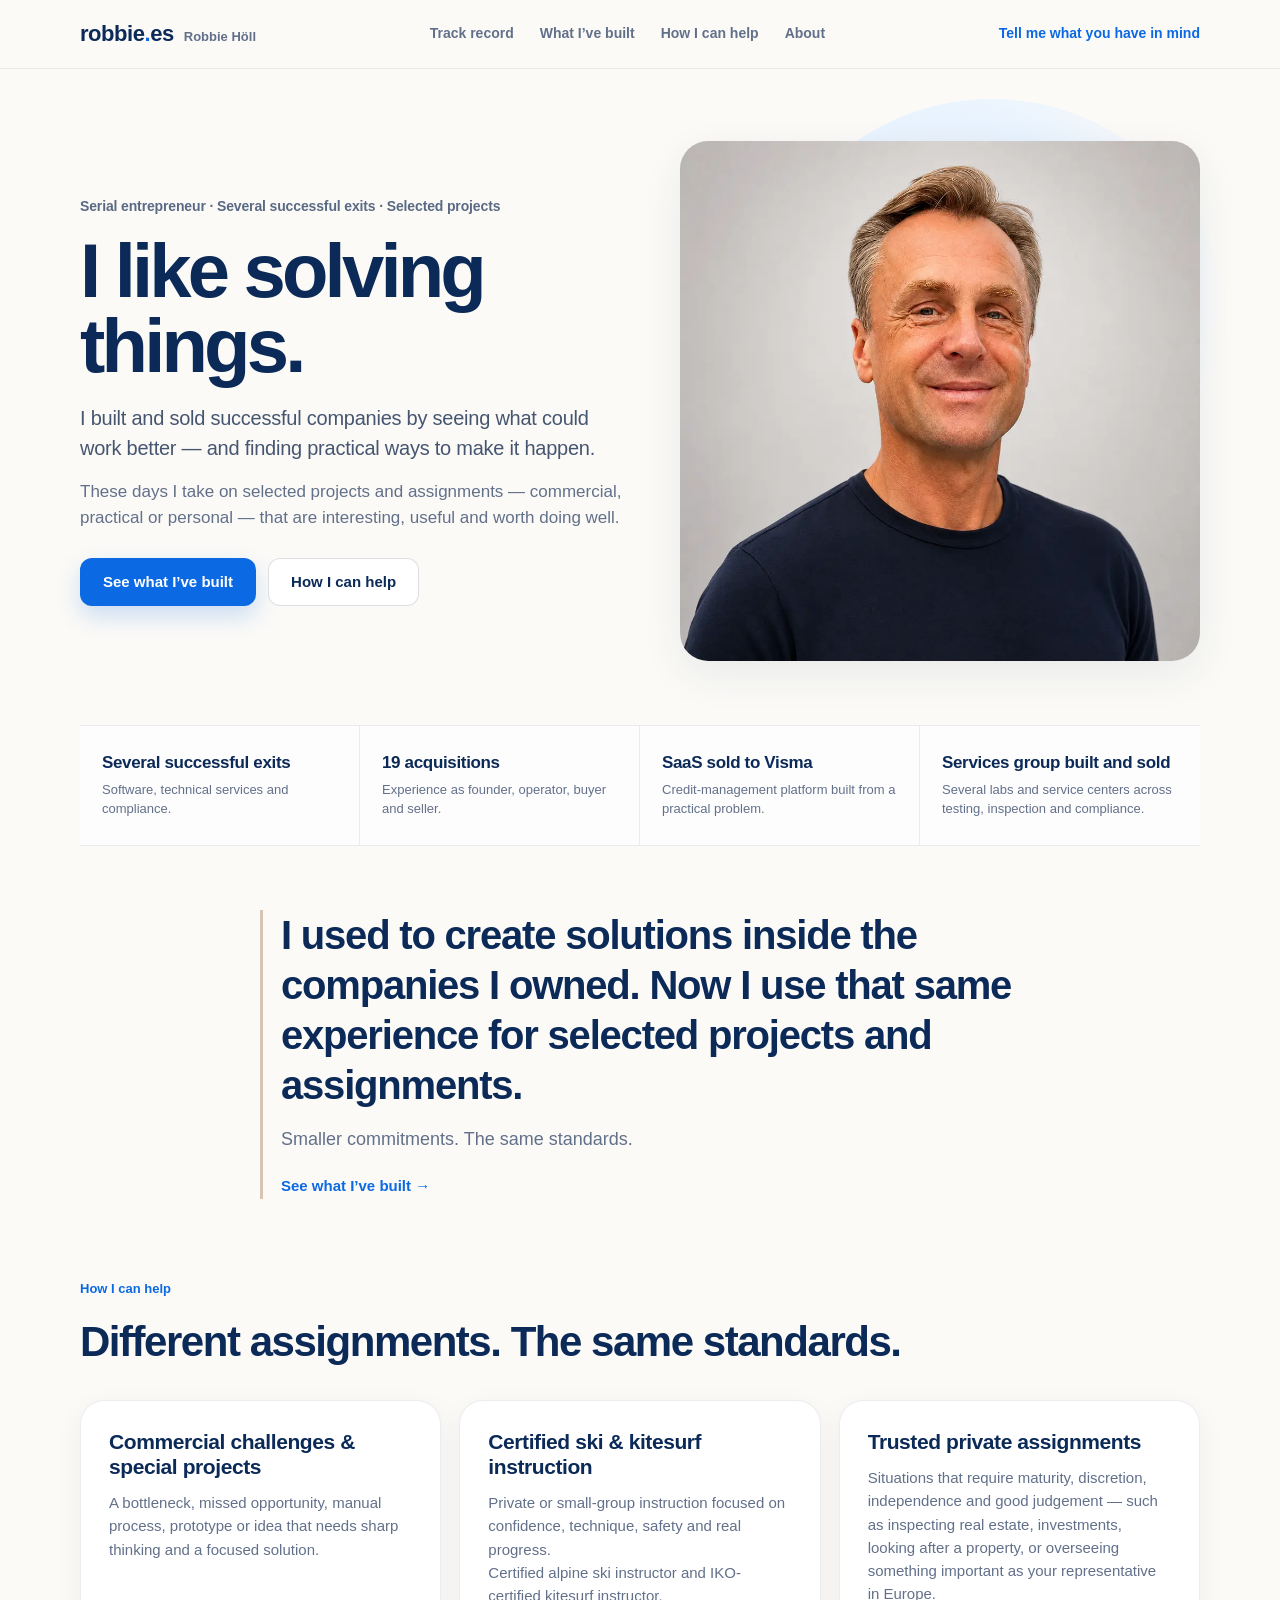
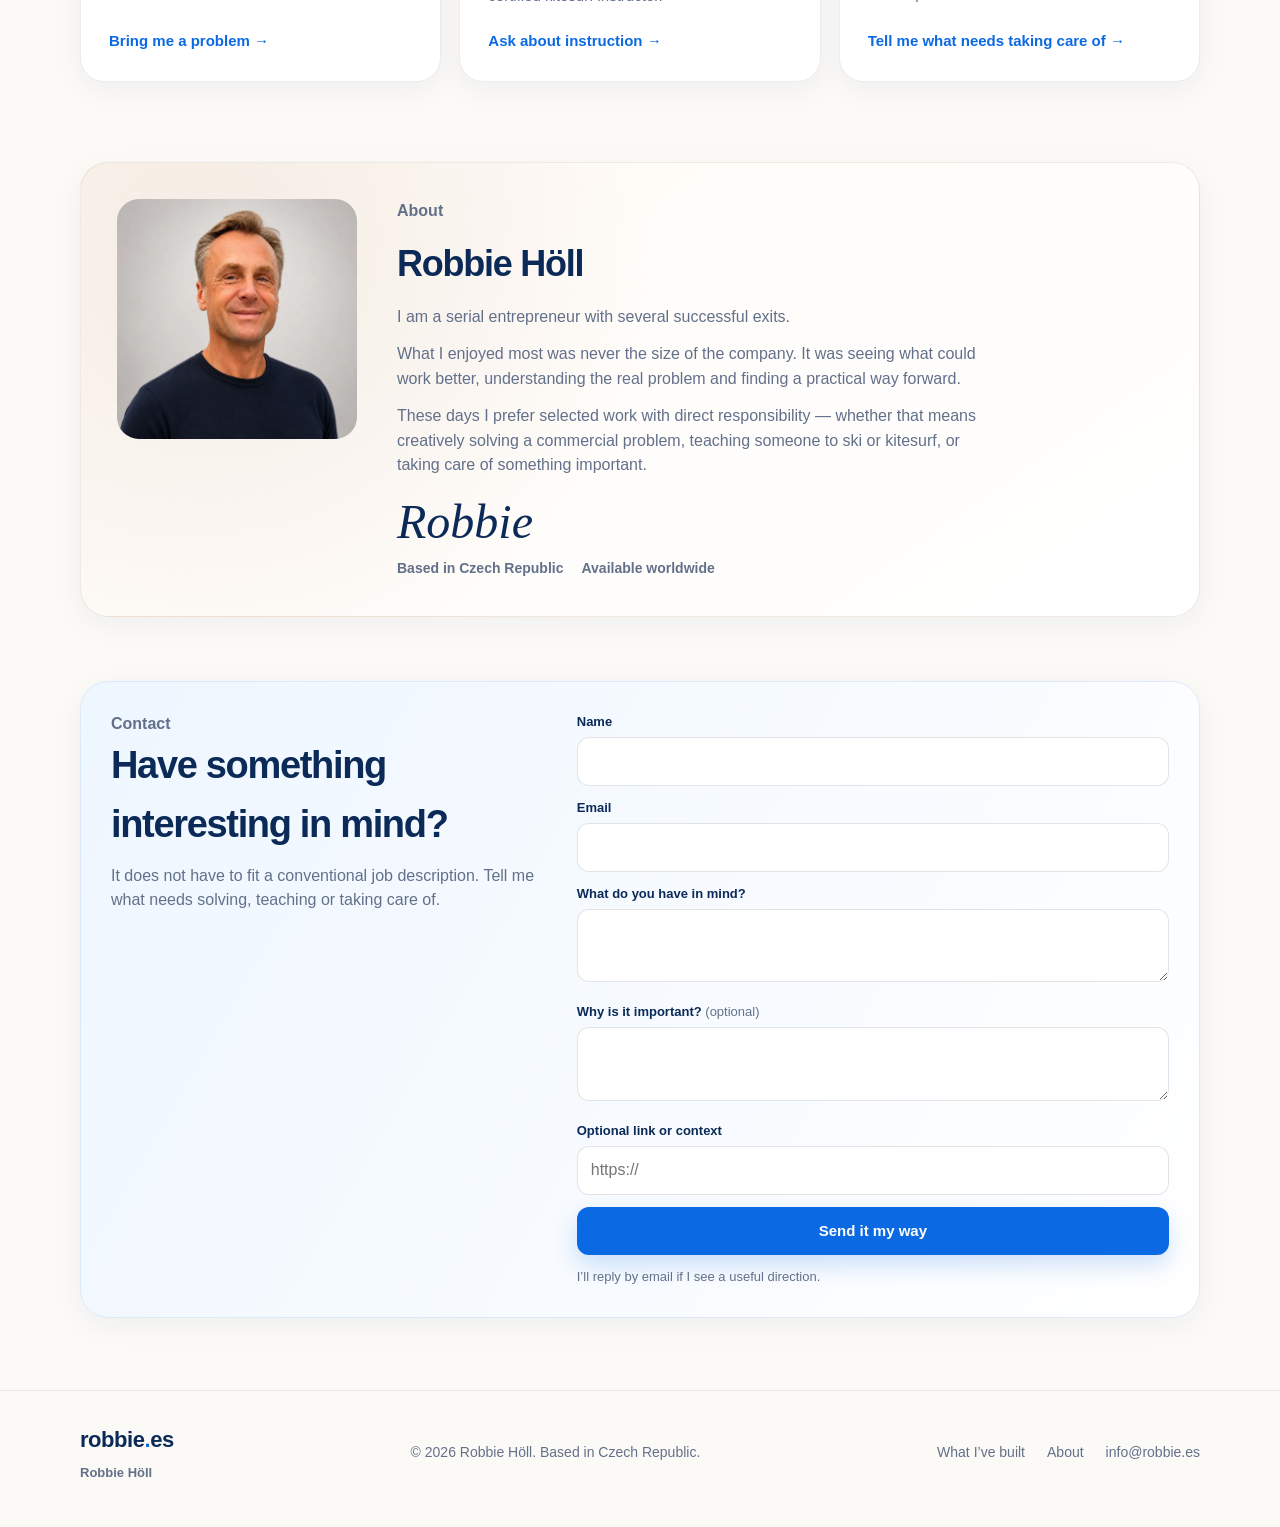
==== commit bf2a3422: "Clarify ski and kitesurf certification wording on the homepage. Co-authored-by: Cursor <cursoragent@" ====
--- a/index.html
+++ b/index.html
@@ -103,9 +103,9 @@
           <a class="text-link" href="#contact">Bring me a problem →</a>
         </article>
         <article class="help-card">
-          <h3>Certified alpine skiing &amp; IKO kitesurf instructor</h3>
+          <h3>Certified ski &amp; kitesurf instruction</h3>
           <p>Private or small-group instruction focused on confidence, technique, safety and real progress.</p>
-          <p class="help-note">Certified ski teacher and certified kitesurf instructor.</p>
+          <p class="help-note">Certified alpine ski instructor and IKO-certified kitesurf instructor.</p>
           <a class="text-link" href="#contact">Ask about instruction →</a>
         </article>
         <article class="help-card">
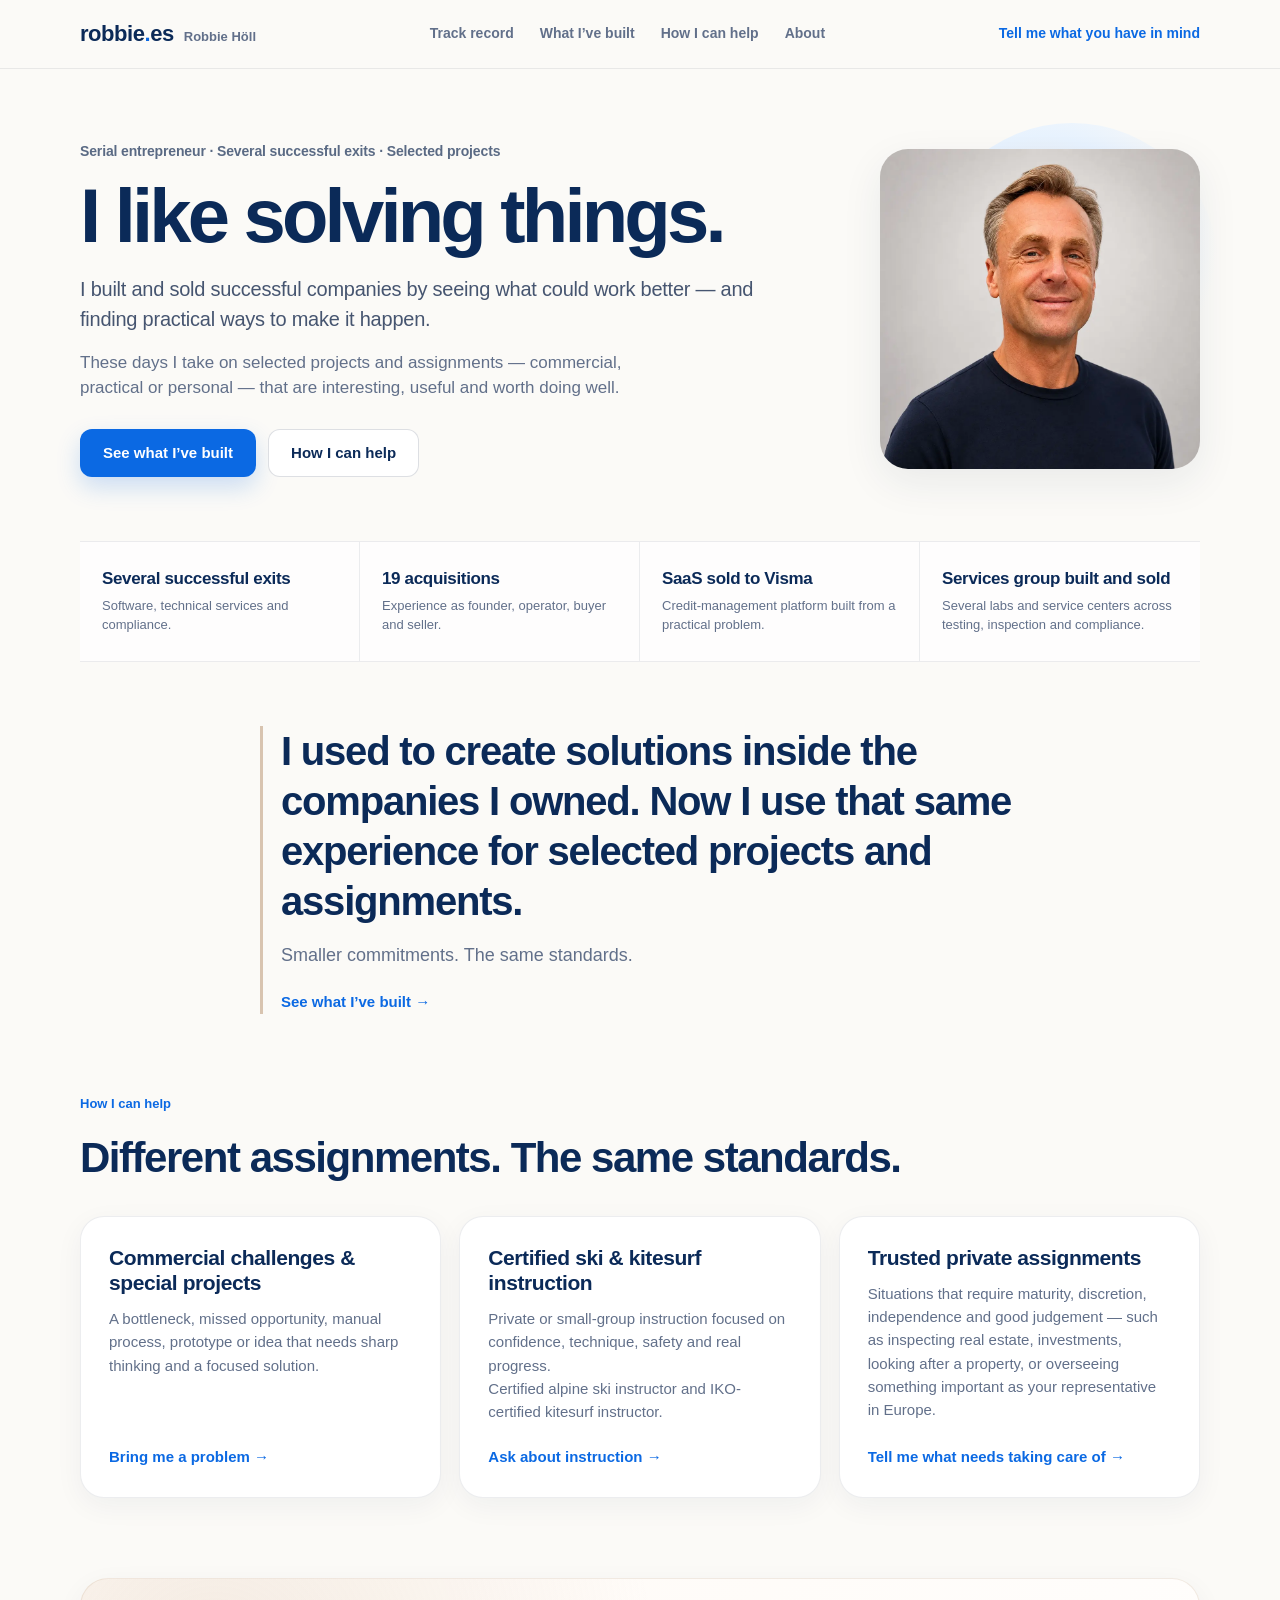
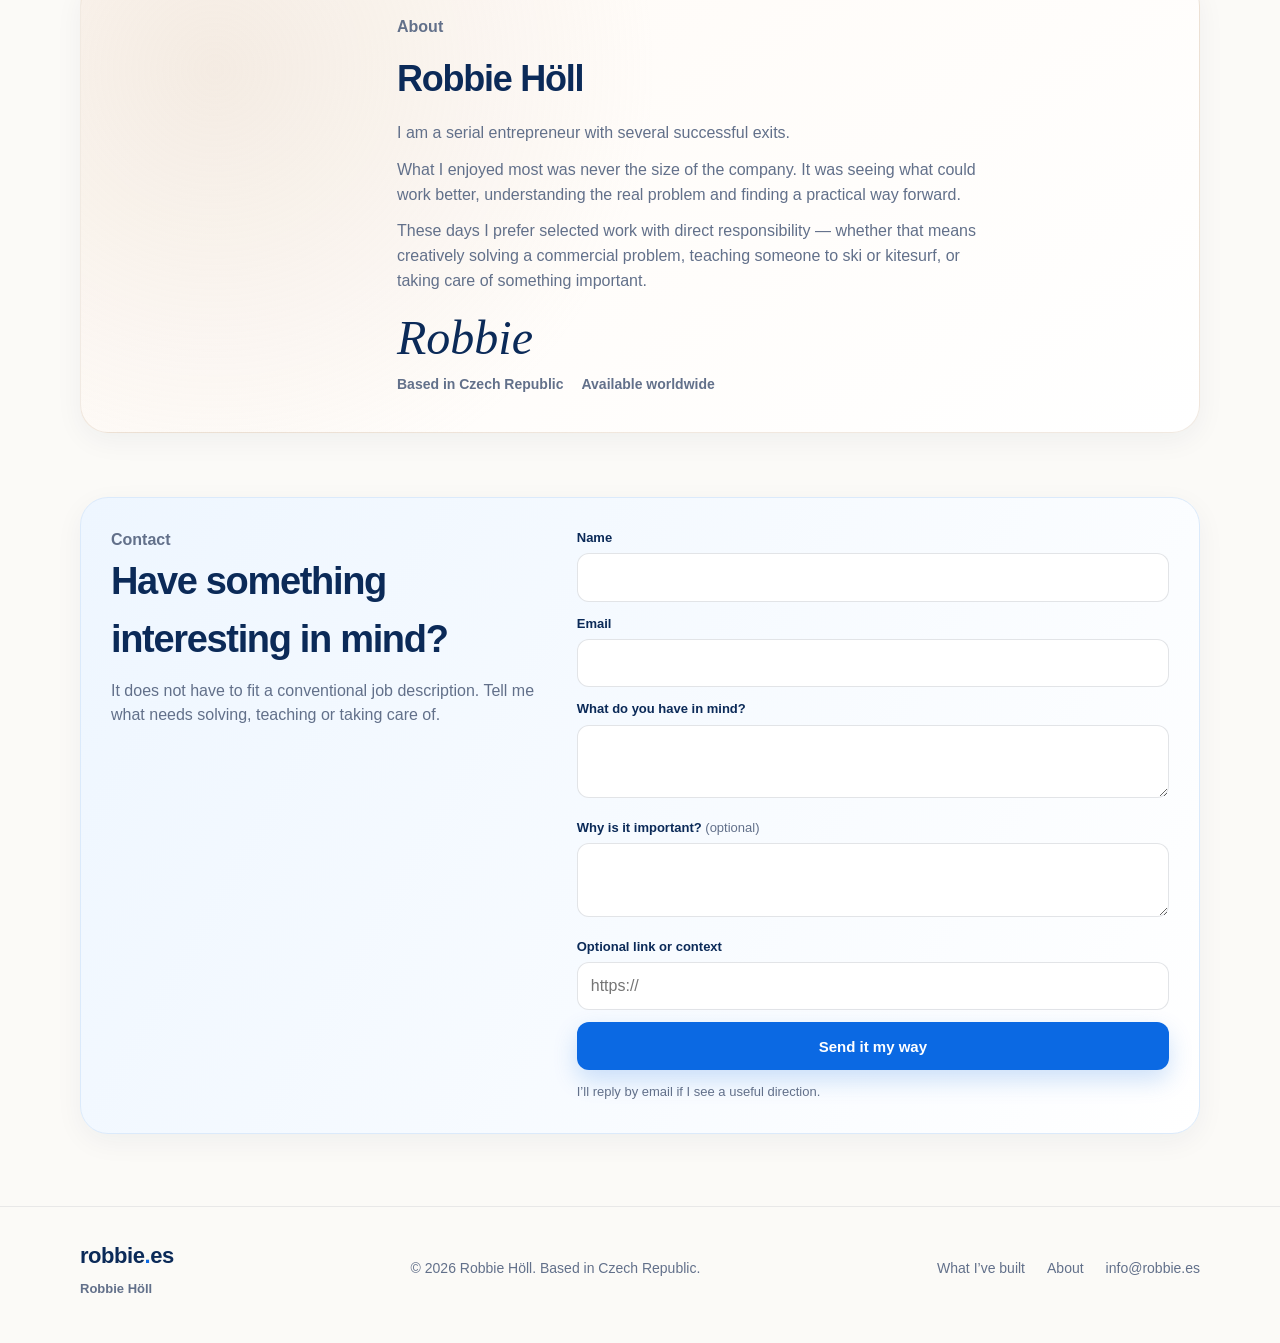
==== commit 3f8b91da: "Reduce the homepage hero portrait size. Keep the photo present for warmth without dominating the fir" ====
--- a/index.html
+++ b/index.html
@@ -6,7 +6,7 @@
   <meta name="description" content="Robbie Höll — successful serial entrepreneur. Selected projects and assignments: commercial, practical and personal.">
   <meta http-equiv="Cache-Control" content="no-cache, no-store, must-revalidate">
   <title>Robbie Höll — I like solving things</title>
-  <link rel="stylesheet" href="css/home.css?v=20260730j">
+  <link rel="stylesheet" href="css/home.css?v=20260731b">
   <link rel="icon" href="favicon.svg" type="image/svg+xml">
   <link rel="preload" as="image" href="assets/robbie-portrait-980.webp" type="image/webp">
 </head>
@@ -47,12 +47,12 @@
           <source
             type="image/webp"
             srcset="assets/robbie-portrait-640.webp 640w, assets/robbie-portrait-980.webp 980w, assets/robbie-portrait.webp 1254w"
-            sizes="(max-width: 820px) 88vw, 520px">
+            sizes="(max-width: 820px) 60vw, 320px">
           <img
             class="hero-photo"
             src="assets/robbie-portrait.jpg"
-            width="520"
-            height="520"
+            width="320"
+            height="320"
             alt="Robbie Höll"
             fetchpriority="high"
             decoding="async">
--- a/css/home.css
+++ b/css/home.css
@@ -139,8 +139,8 @@
 .hero{padding:72px 0 56px}
 .hero-grid{
   display:grid;
-  grid-template-columns:minmax(0,1.05fr) minmax(280px,520px);
-  gap:56px;
+  grid-template-columns:minmax(0,1.25fr) minmax(220px,320px);
+  gap:44px;
   align-items:center;
 }
 .hero-meta{
@@ -184,7 +184,7 @@
 .portrait-wrap{
   position:relative;
   width:100%;
-  max-width:520px;
+  max-width:320px;
   justify-self:end;
 }
 .portrait-wrap::before{
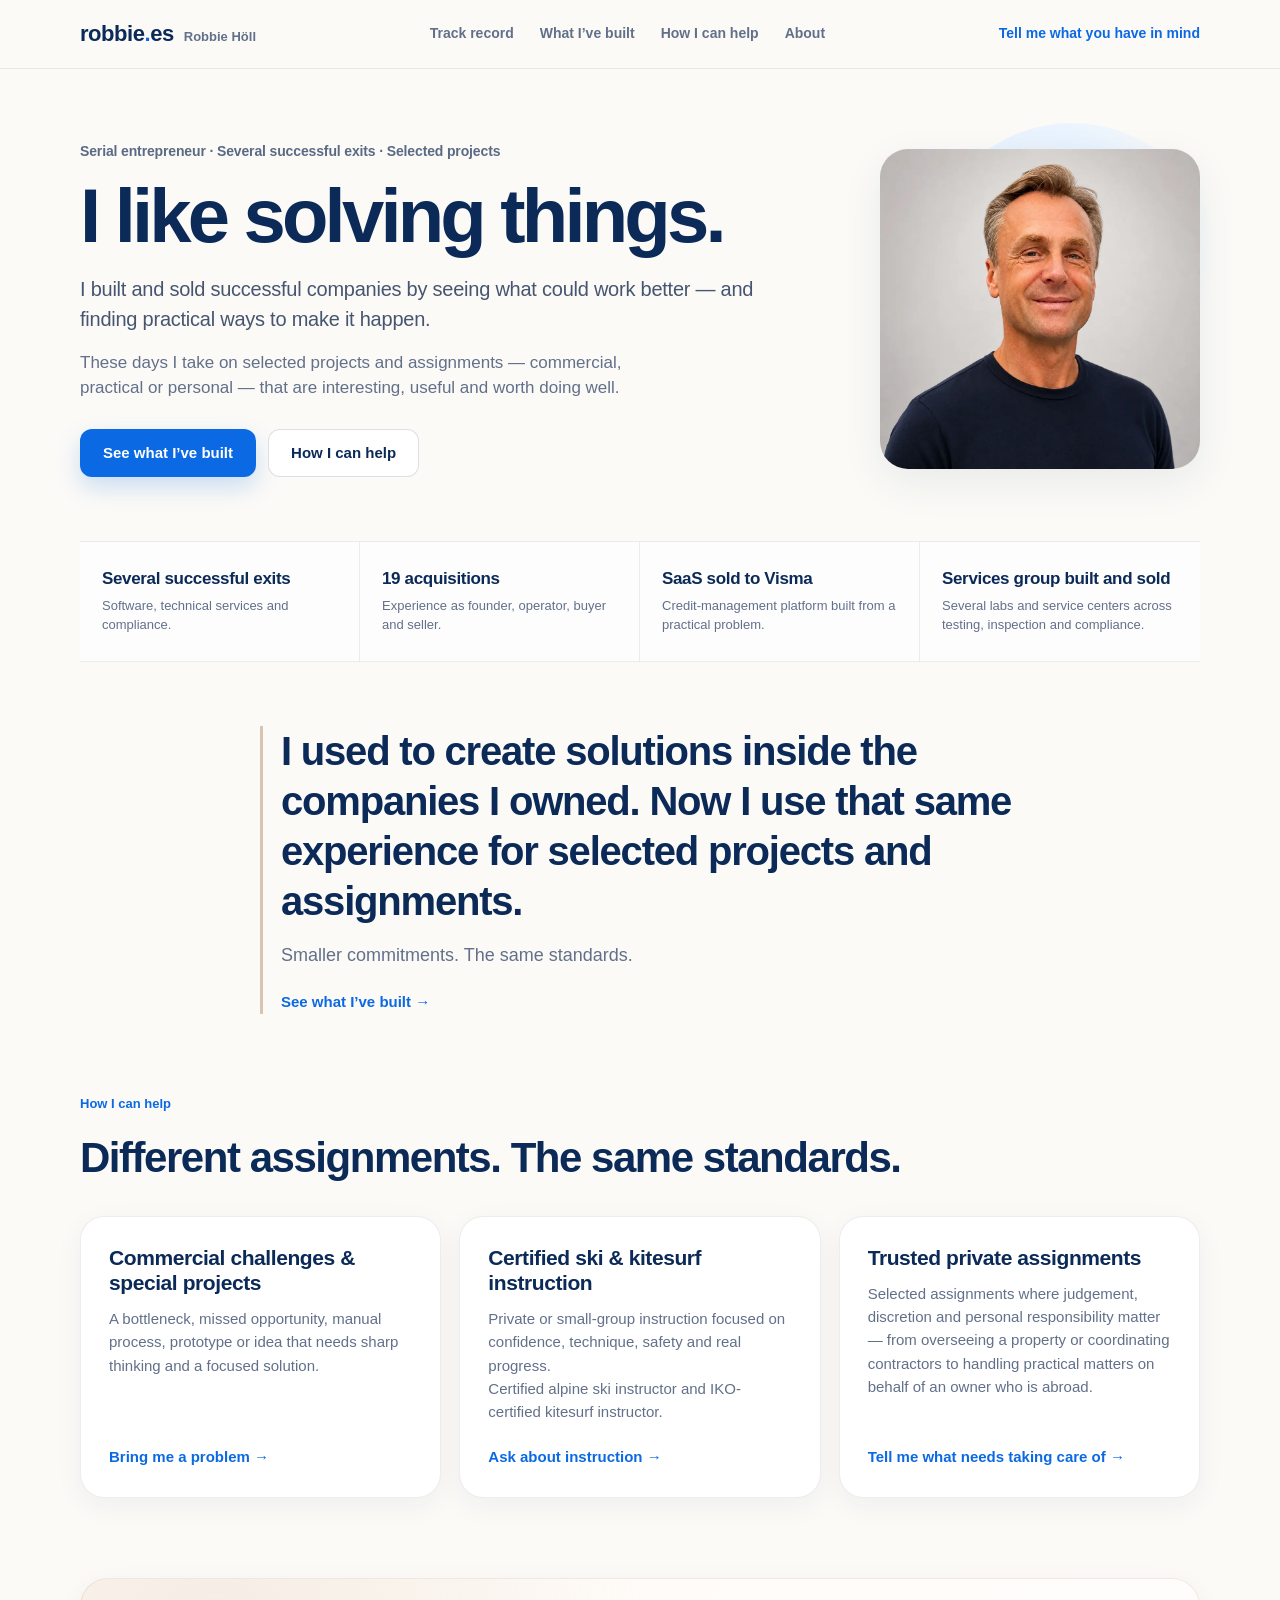
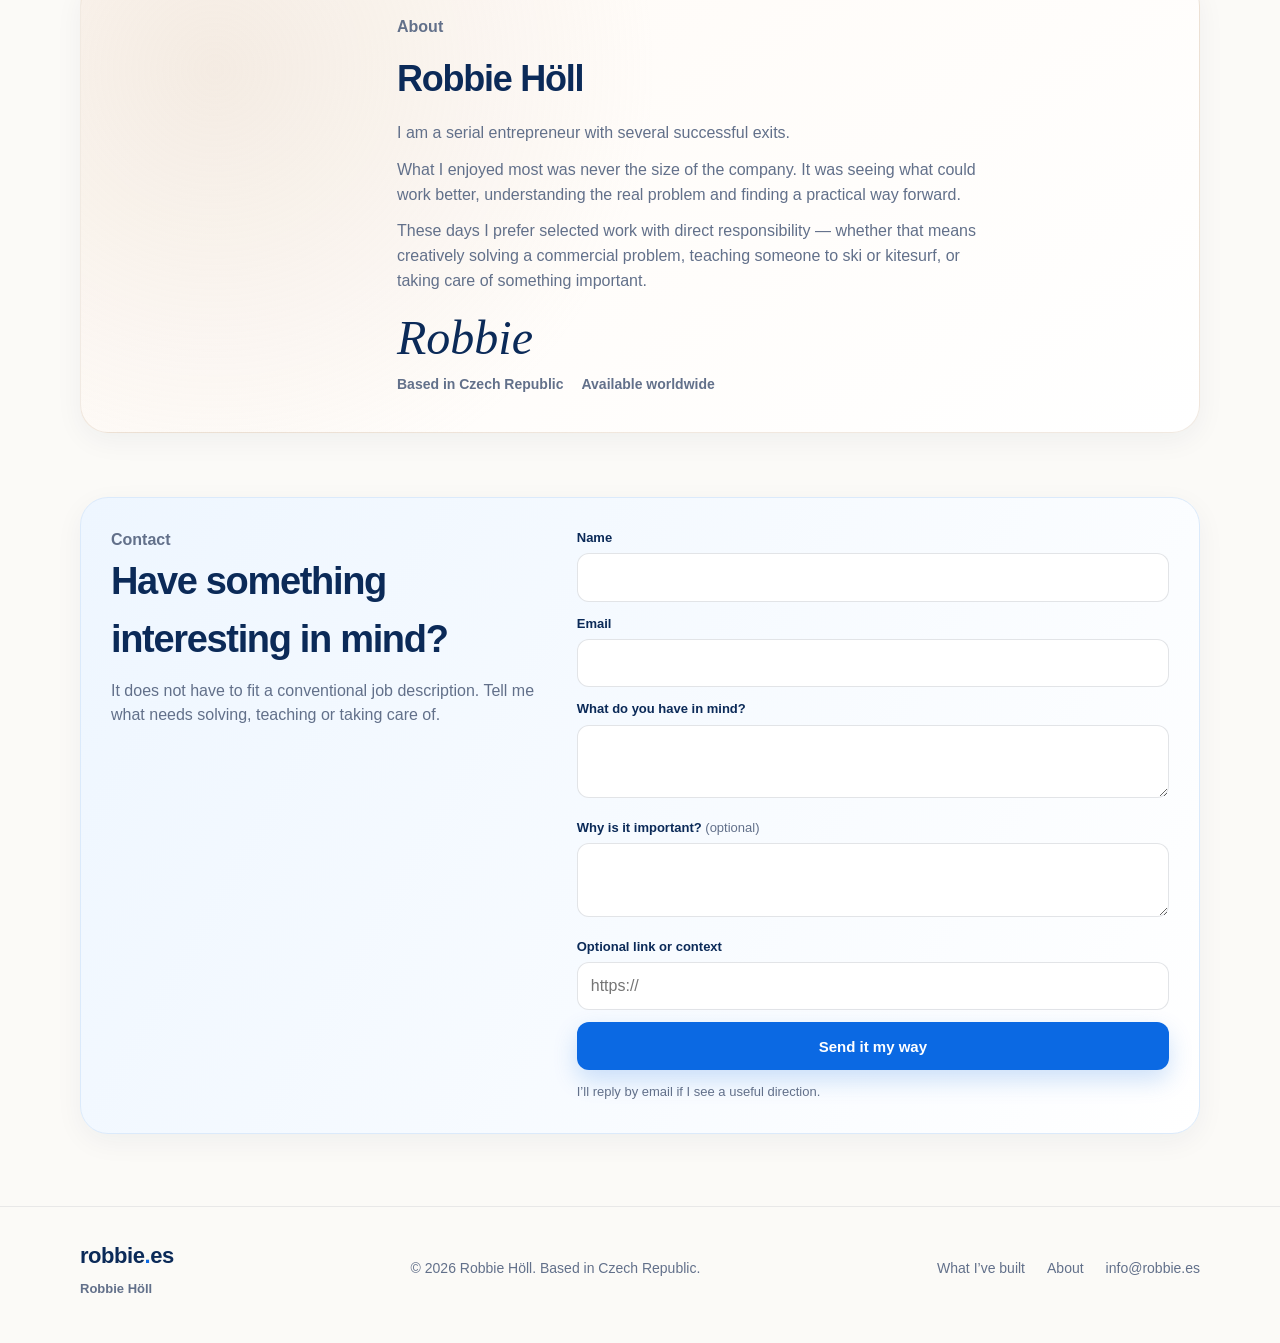
==== commit 78c716cc: "Keep the site out of search results and image search. Add robots meta tags, Googlebot-Image disallow" ====
--- a/index.html
+++ b/index.html
@@ -4,6 +4,7 @@
   <meta charset="utf-8">
   <meta name="viewport" content="width=device-width, initial-scale=1">
   <meta name="description" content="Robbie Höll — successful serial entrepreneur. Selected projects and assignments: commercial, practical and personal.">
+  <meta name="robots" content="noindex, follow, noimageindex, max-image-preview:none">
   <meta http-equiv="Cache-Control" content="no-cache, no-store, must-revalidate">
   <title>Robbie Höll — I like solving things</title>
   <link rel="stylesheet" href="css/home.css?v=20260731b">
@@ -110,7 +111,7 @@
         </article>
         <article class="help-card">
           <h3>Trusted private assignments</h3>
-          <p>Situations that require maturity, discretion, independence and good judgement — such as inspecting real estate, investments, looking after a property, or overseeing something important as your representative in Europe.</p>
+          <p>Selected assignments where judgement, discretion and personal responsibility matter — from overseeing a property or coordinating contractors to handling practical matters on behalf of an owner who is abroad.</p>
           <a class="text-link" href="#contact">Tell me what needs taking care of →</a>
         </article>
       </div>
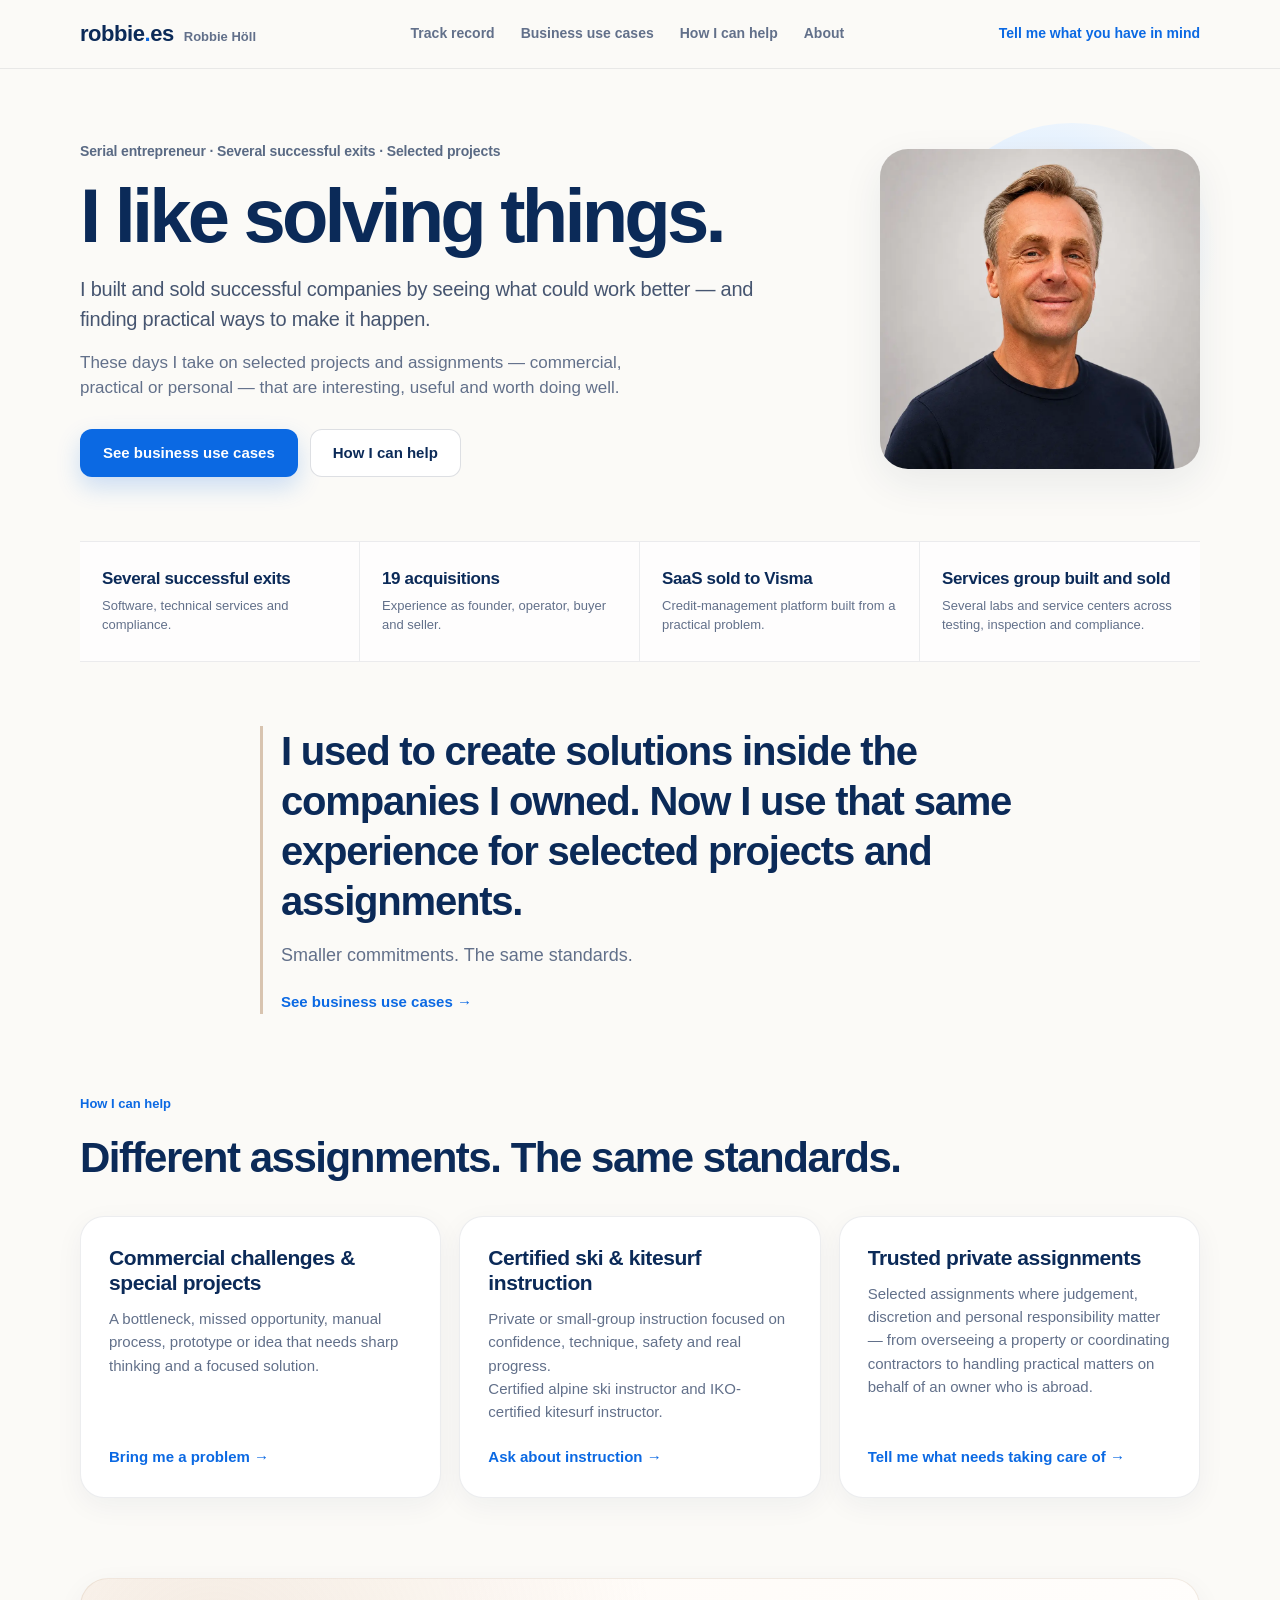
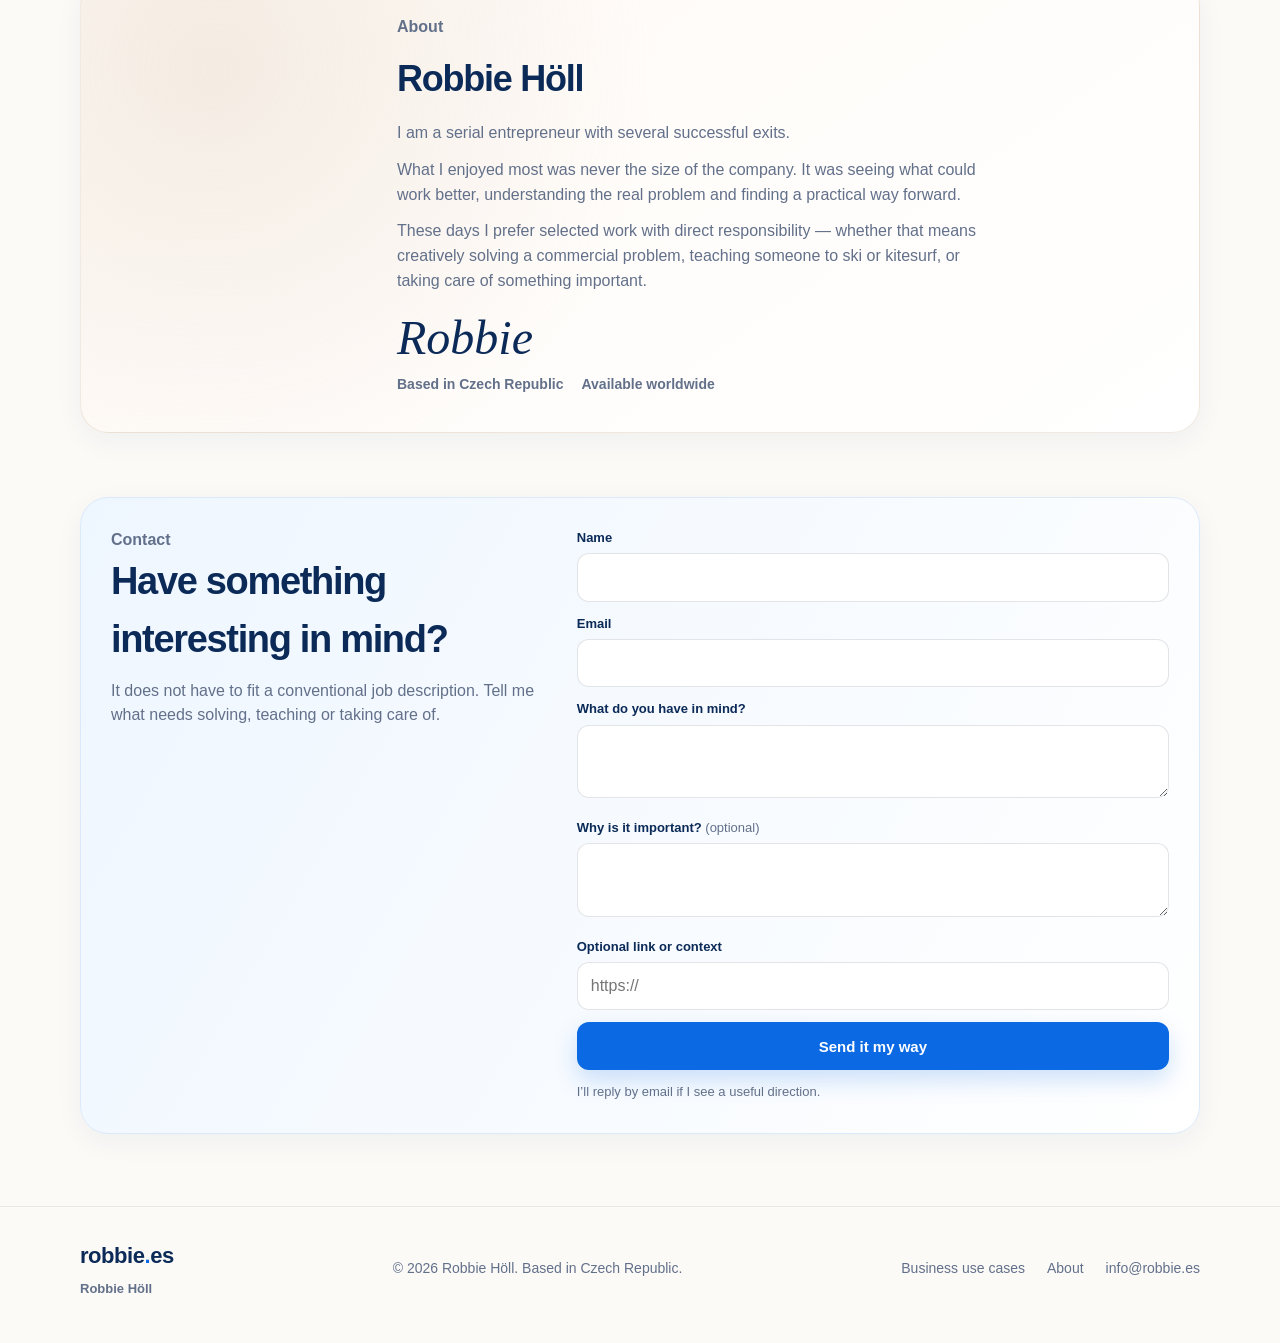
==== commit d432ff5e: "Correct accounting-firms case as independent feasibility study Reframe the page so Robbie owns the a" ====
--- a/index.html
+++ b/index.html
@@ -21,7 +21,7 @@
     </div>
     <nav class="nav-links" id="navLinks">
       <a href="#track-record">Track record</a>
-      <a href="projects.html">What I’ve built</a>
+      <a href="projects.html">Business use cases</a>
       <a href="#help">How I can help</a>
       <a href="#about">About</a>
     </nav>
@@ -39,7 +39,7 @@
         <p class="lead">I built and sold successful companies by seeing what could work better — and finding practical ways to make it happen.</p>
         <p class="note">These days I take on selected projects and assignments — commercial, practical or personal — that are interesting, useful and worth doing well.</p>
         <div class="hero-actions">
-          <a class="btn btn-primary" href="projects.html">See what I’ve built</a>
+          <a class="btn btn-primary" href="projects.html">See business use cases</a>
           <a class="btn btn-secondary" href="#help">How I can help</a>
         </div>
       </div>
@@ -87,7 +87,7 @@
     <div class="container transition-inner">
       <p class="transition-lead">I used to create solutions inside the companies I owned. Now I use that same experience for selected projects and assignments.</p>
       <p class="transition-sub">Smaller commitments. The same standards.</p>
-      <a class="text-link" href="projects.html">See what I’ve built →</a>
+      <a class="text-link" href="projects.html">See business use cases →</a>
     </div>
   </section>
 
@@ -199,7 +199,7 @@
     </div>
     <span>© 2026 Robbie Höll. Based in Czech Republic.</span>
     <div class="footer-links">
-      <a href="projects.html">What I’ve built</a>
+      <a href="projects.html">Business use cases</a>
       <a href="#about">About</a>
       <a href="mailto:info@robbie.es">info@robbie.es</a>
     </div>
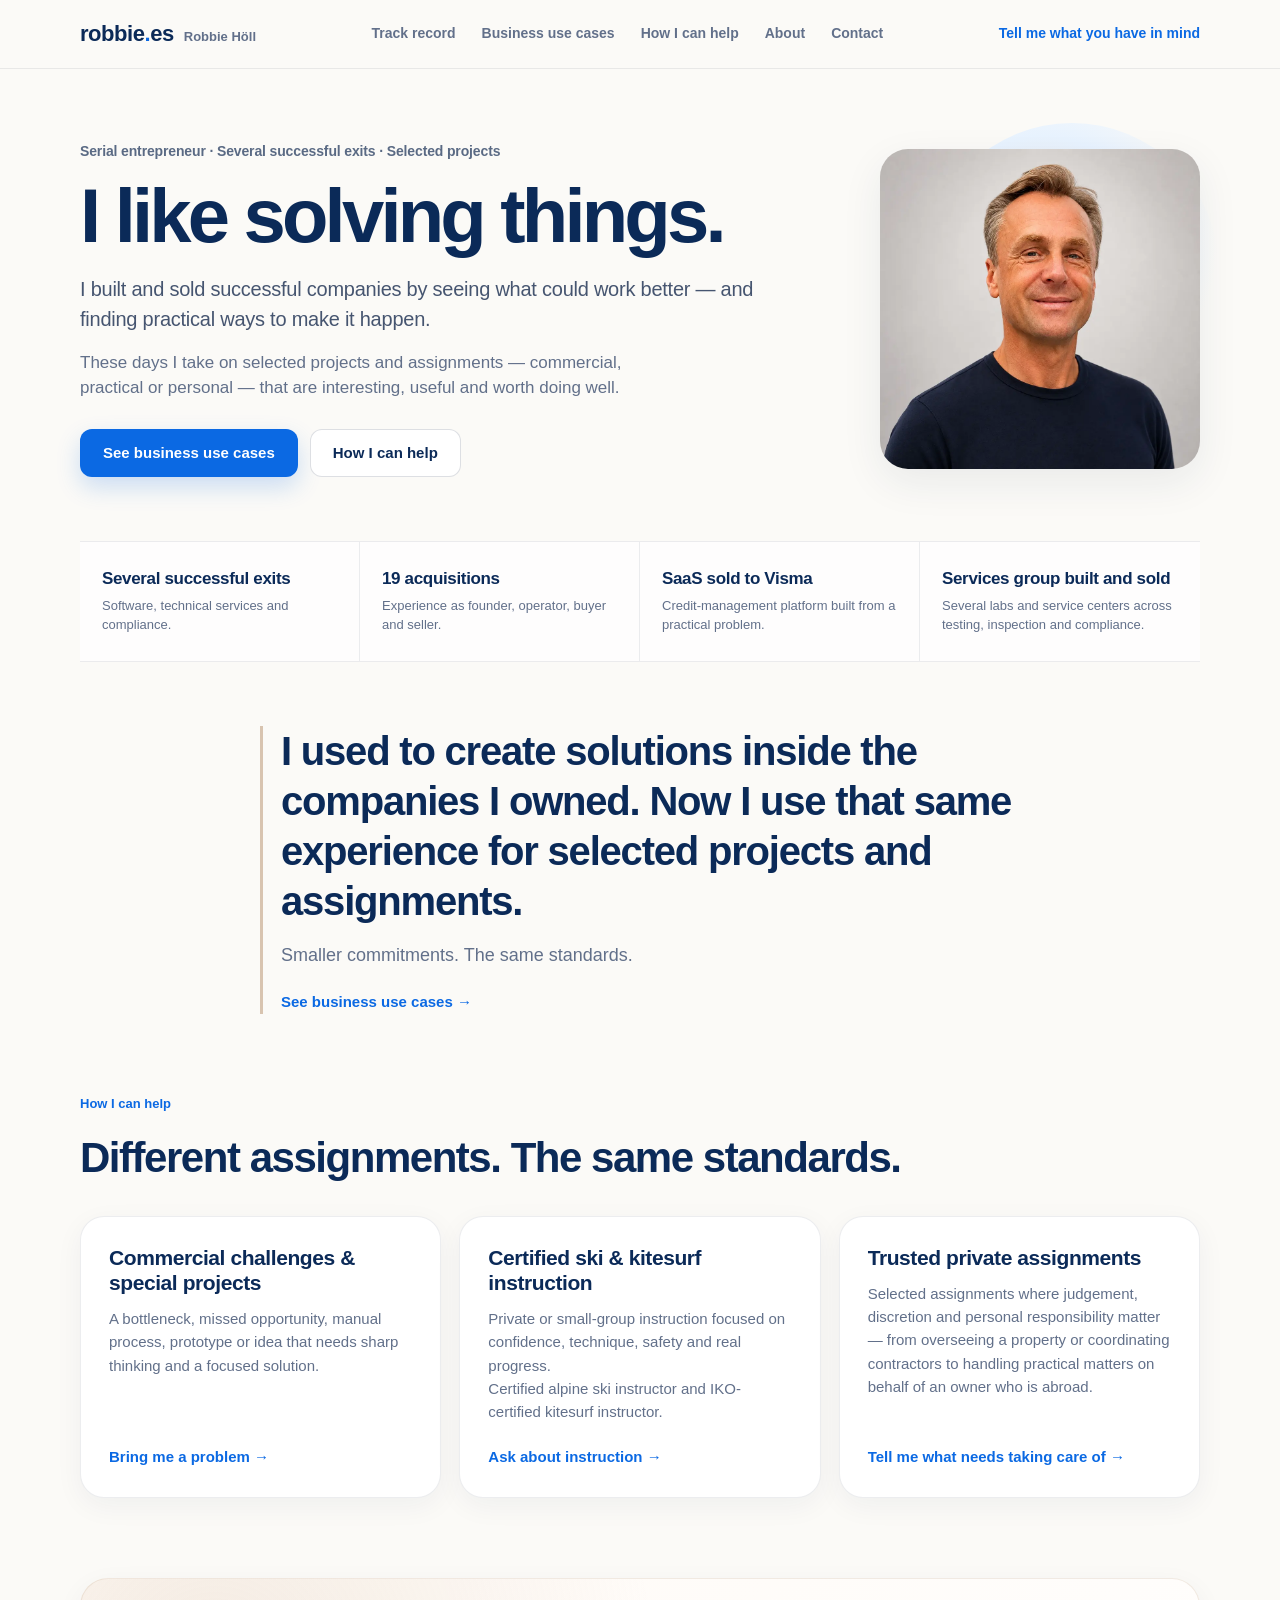
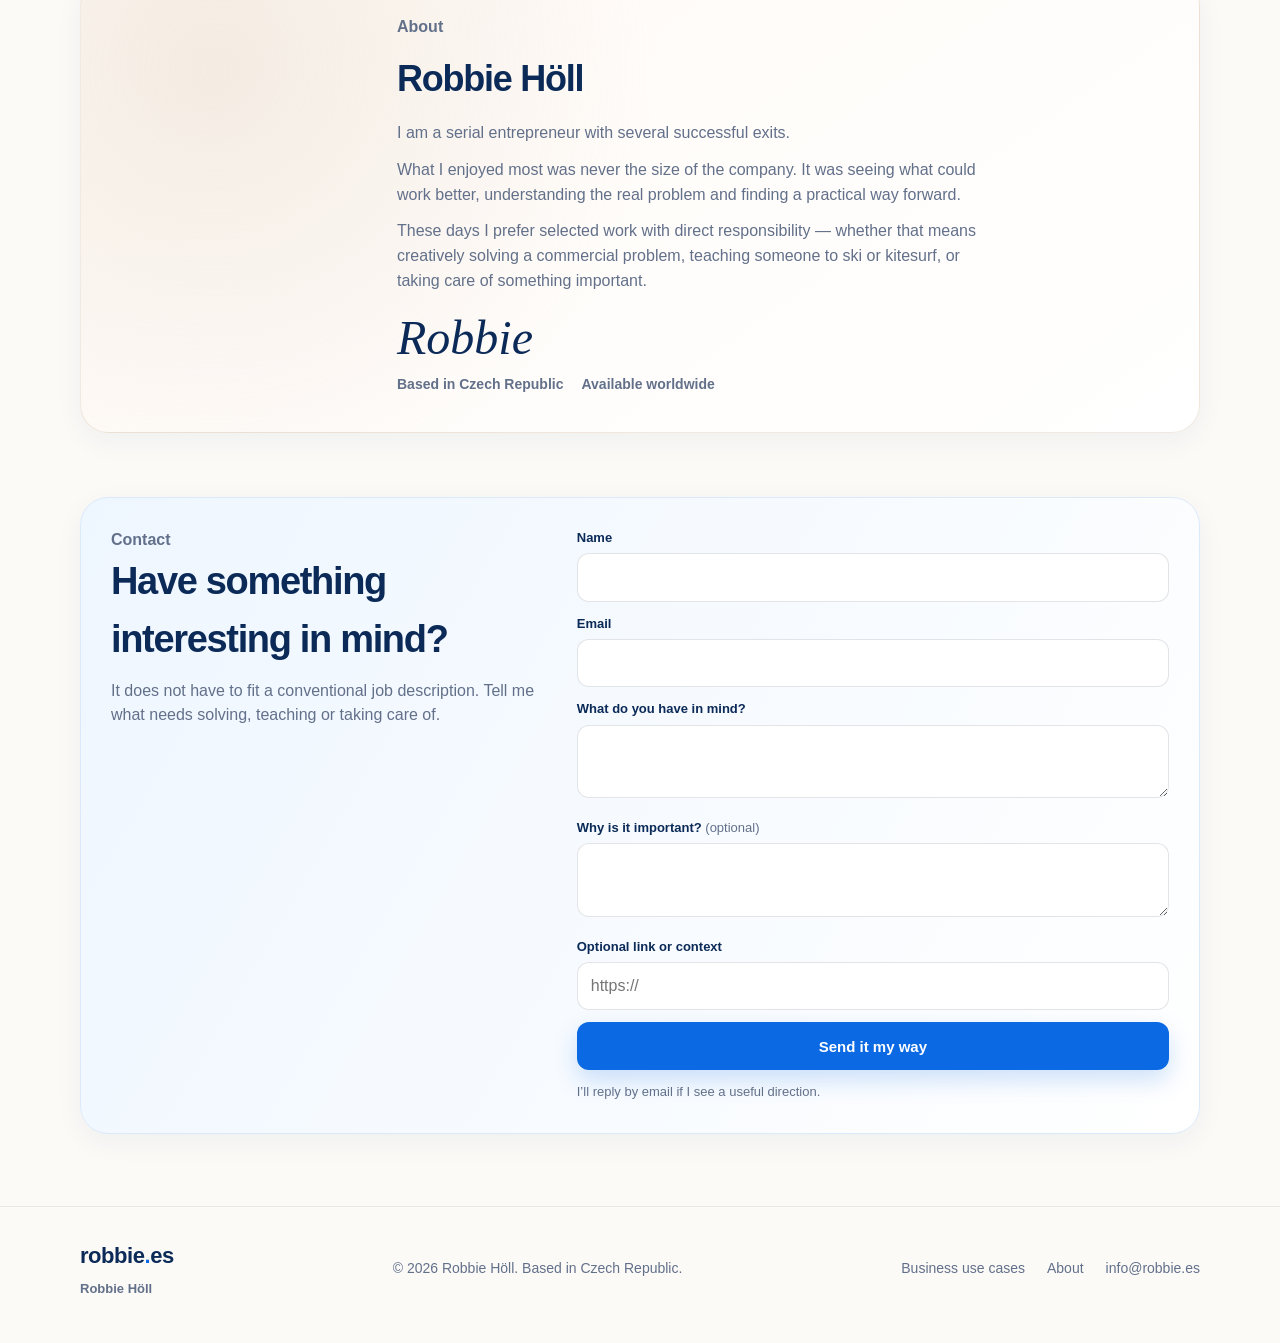
==== commit 85f12544: "Add Contact nav item and point case CTA to #contact Expose Contact in the main menu on home, project" ====
--- a/index.html
+++ b/index.html
@@ -24,6 +24,7 @@
       <a href="projects.html">Business use cases</a>
       <a href="#help">How I can help</a>
       <a href="#about">About</a>
+      <a href="#contact">Contact</a>
     </nav>
     <a class="nav-cta" href="#contact">Tell me what you have in mind</a>
     <button class="menu-btn" aria-label="Open menu" onclick="toggleMenu()">☰</button>
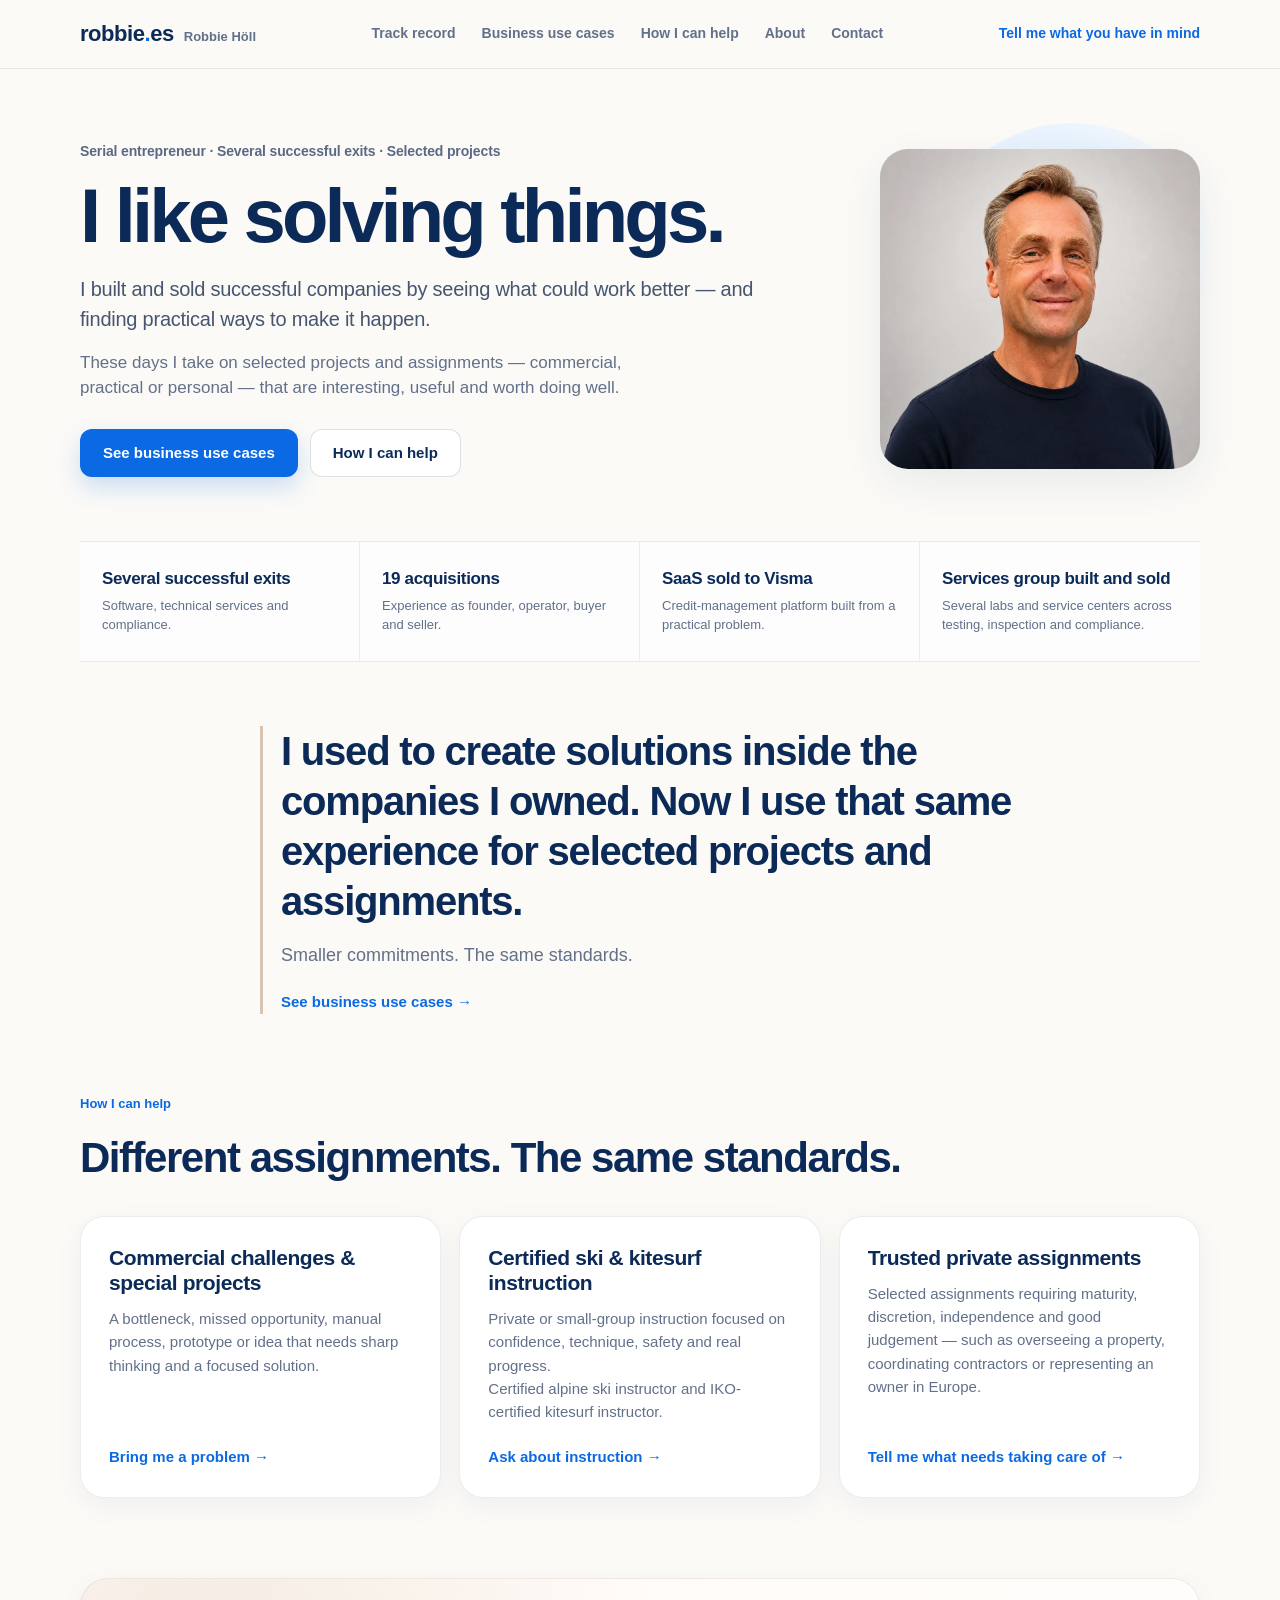
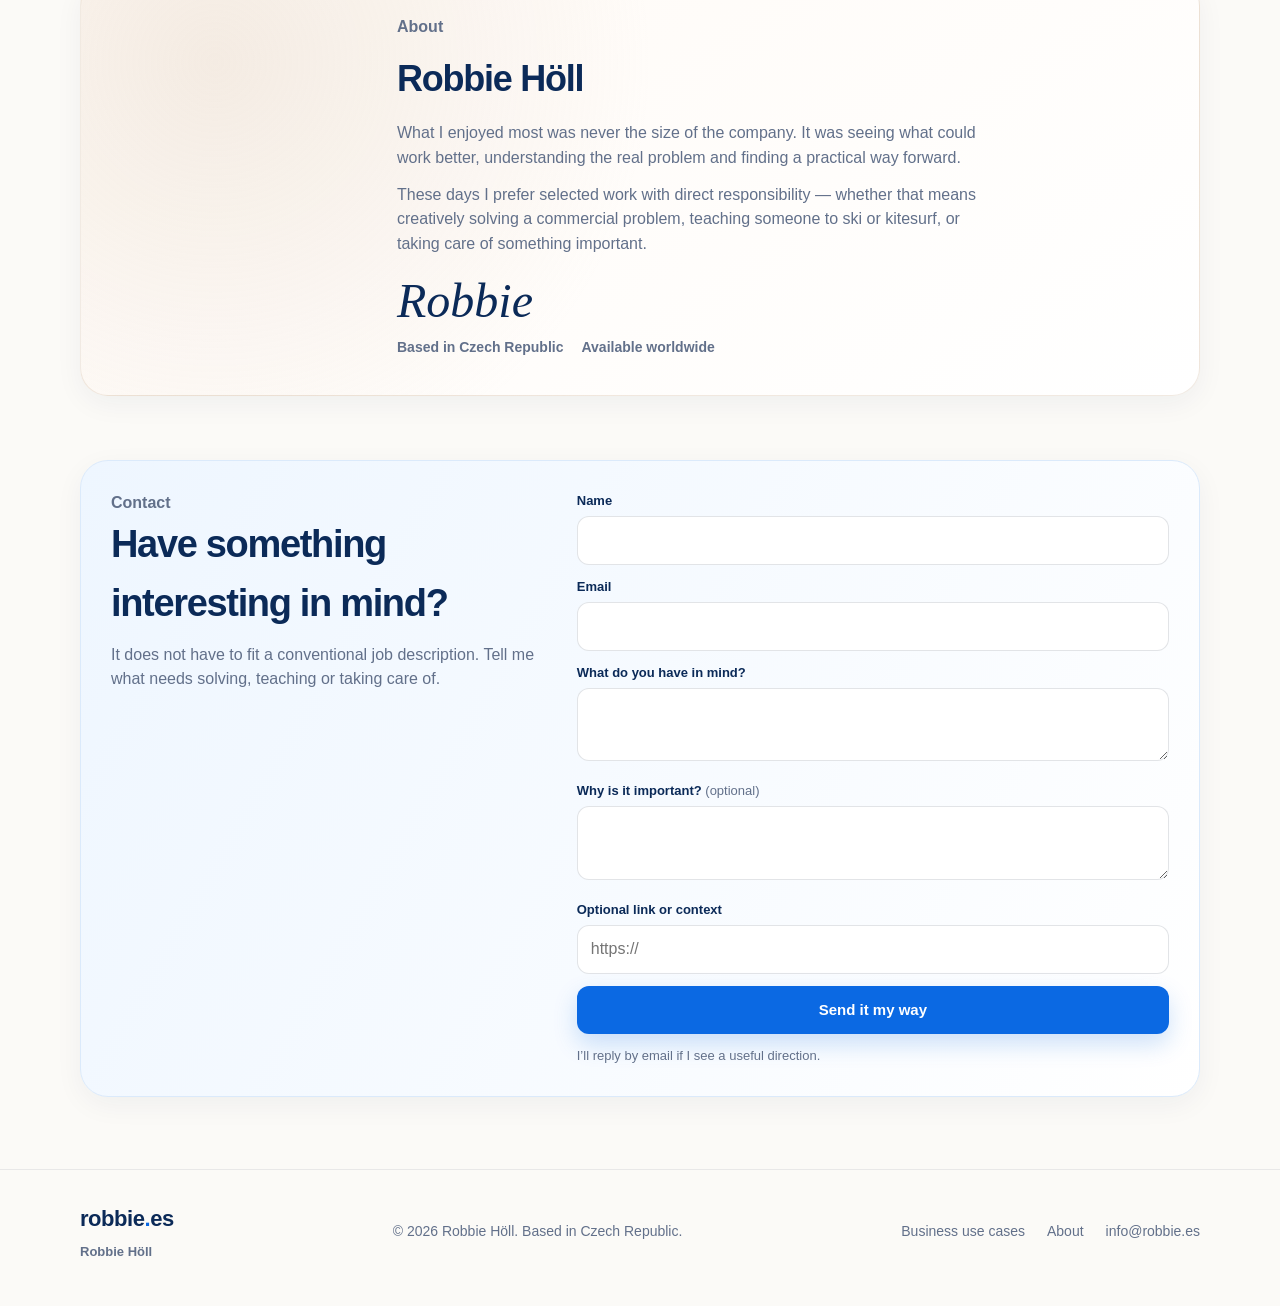
==== commit 6798e951: "Allow search engines to index the site again. Remove noindex meta tags, image crawl blocks, and X-Ro" ====
--- a/index.html
+++ b/index.html
@@ -4,7 +4,6 @@
   <meta charset="utf-8">
   <meta name="viewport" content="width=device-width, initial-scale=1">
   <meta name="description" content="Robbie Höll — successful serial entrepreneur. Selected projects and assignments: commercial, practical and personal.">
-  <meta name="robots" content="noindex, follow, noimageindex, max-image-preview:none">
   <meta http-equiv="Cache-Control" content="no-cache, no-store, must-revalidate">
   <title>Robbie Höll — I like solving things</title>
   <link rel="stylesheet" href="css/home.css?v=20260731b">
@@ -112,7 +111,7 @@
         </article>
         <article class="help-card">
           <h3>Trusted private assignments</h3>
-          <p>Selected assignments where judgement, discretion and personal responsibility matter — from overseeing a property or coordinating contractors to handling practical matters on behalf of an owner who is abroad.</p>
+          <p>Selected assignments requiring maturity, discretion, independence and good judgement — such as overseeing a property, coordinating contractors or representing an owner in Europe.</p>
           <a class="text-link" href="#contact">Tell me what needs taking care of →</a>
         </article>
       </div>
@@ -140,7 +139,6 @@
       <div class="about-copy">
         <p class="kicker">About</p>
         <h2>Robbie Höll</h2>
-        <p>I am a serial entrepreneur with several successful exits.</p>
         <p>What I enjoyed most was never the size of the company. It was seeing what could work better, understanding the real problem and finding a practical way forward.</p>
         <p>These days I prefer selected work with direct responsibility — whether that means creatively solving a commercial problem, teaching someone to ski or kitesurf, or taking care of something important.</p>
         <div class="signature">Robbie</div>
